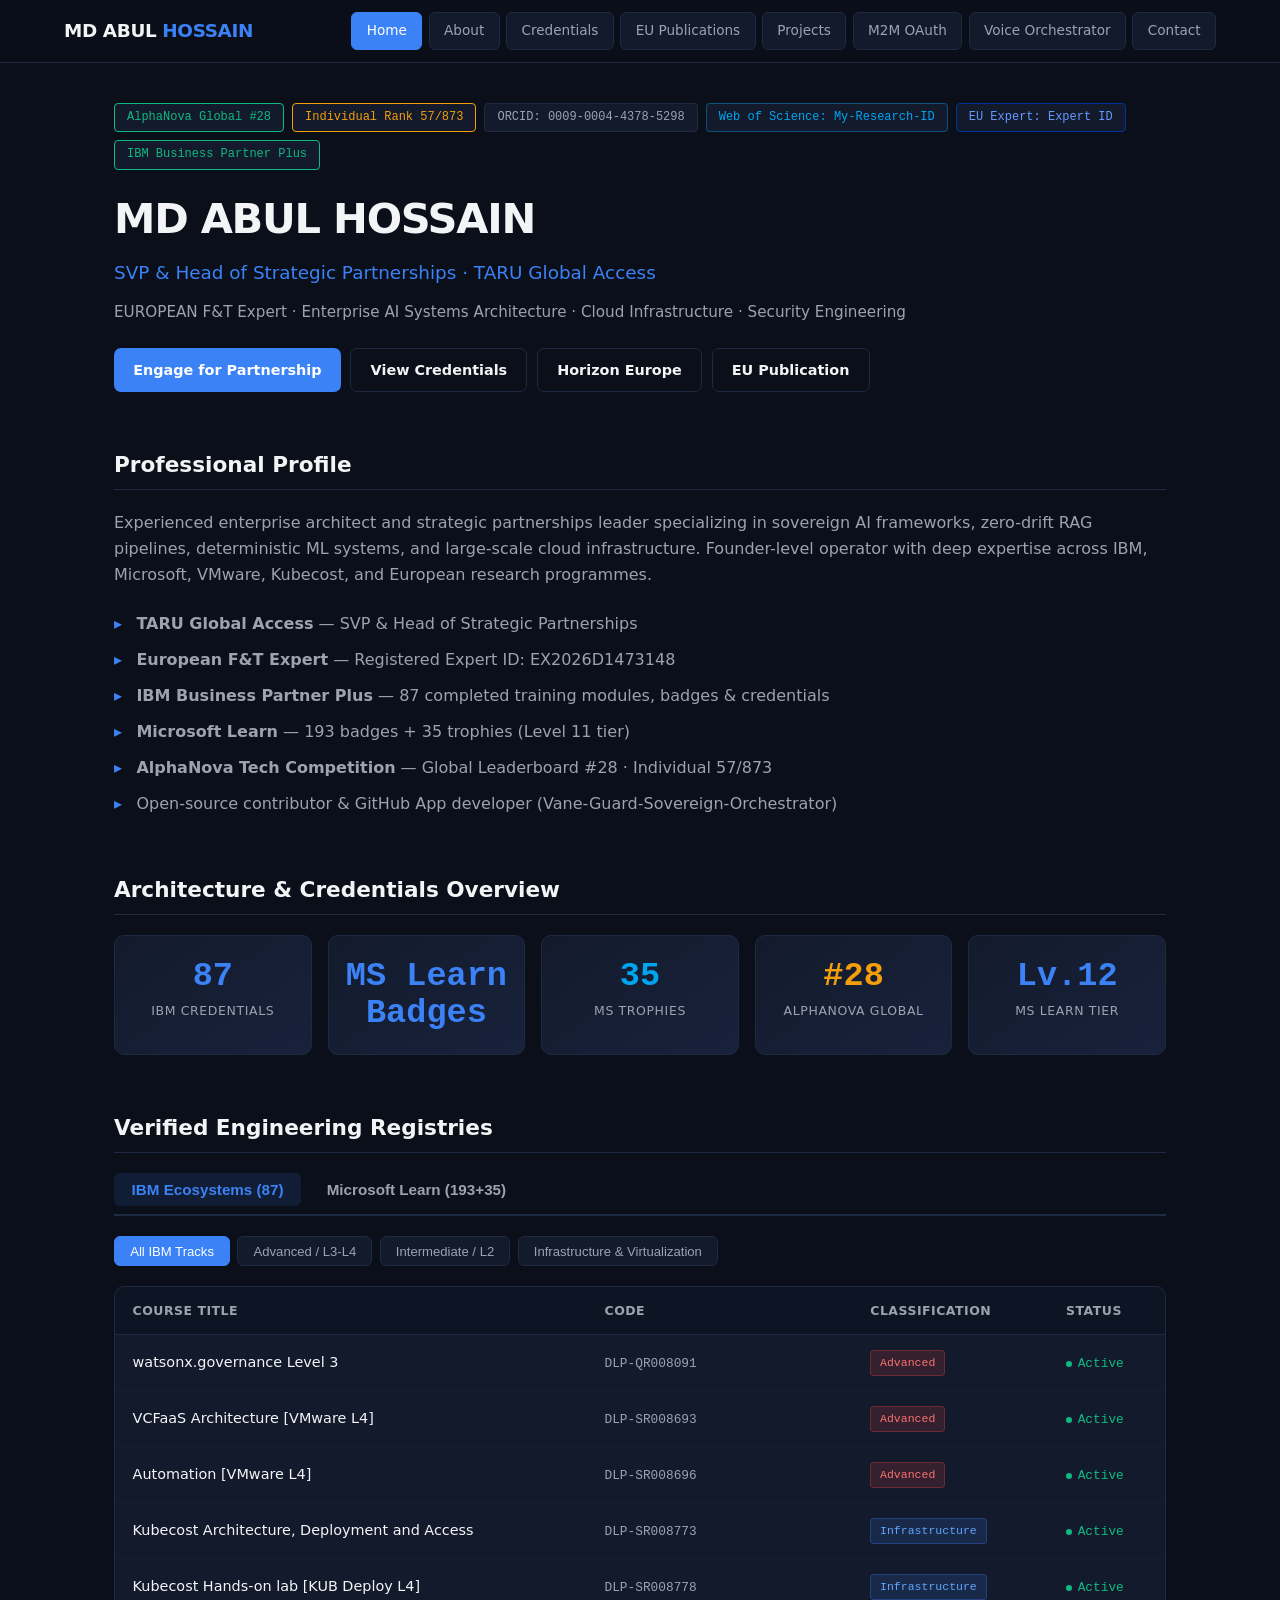
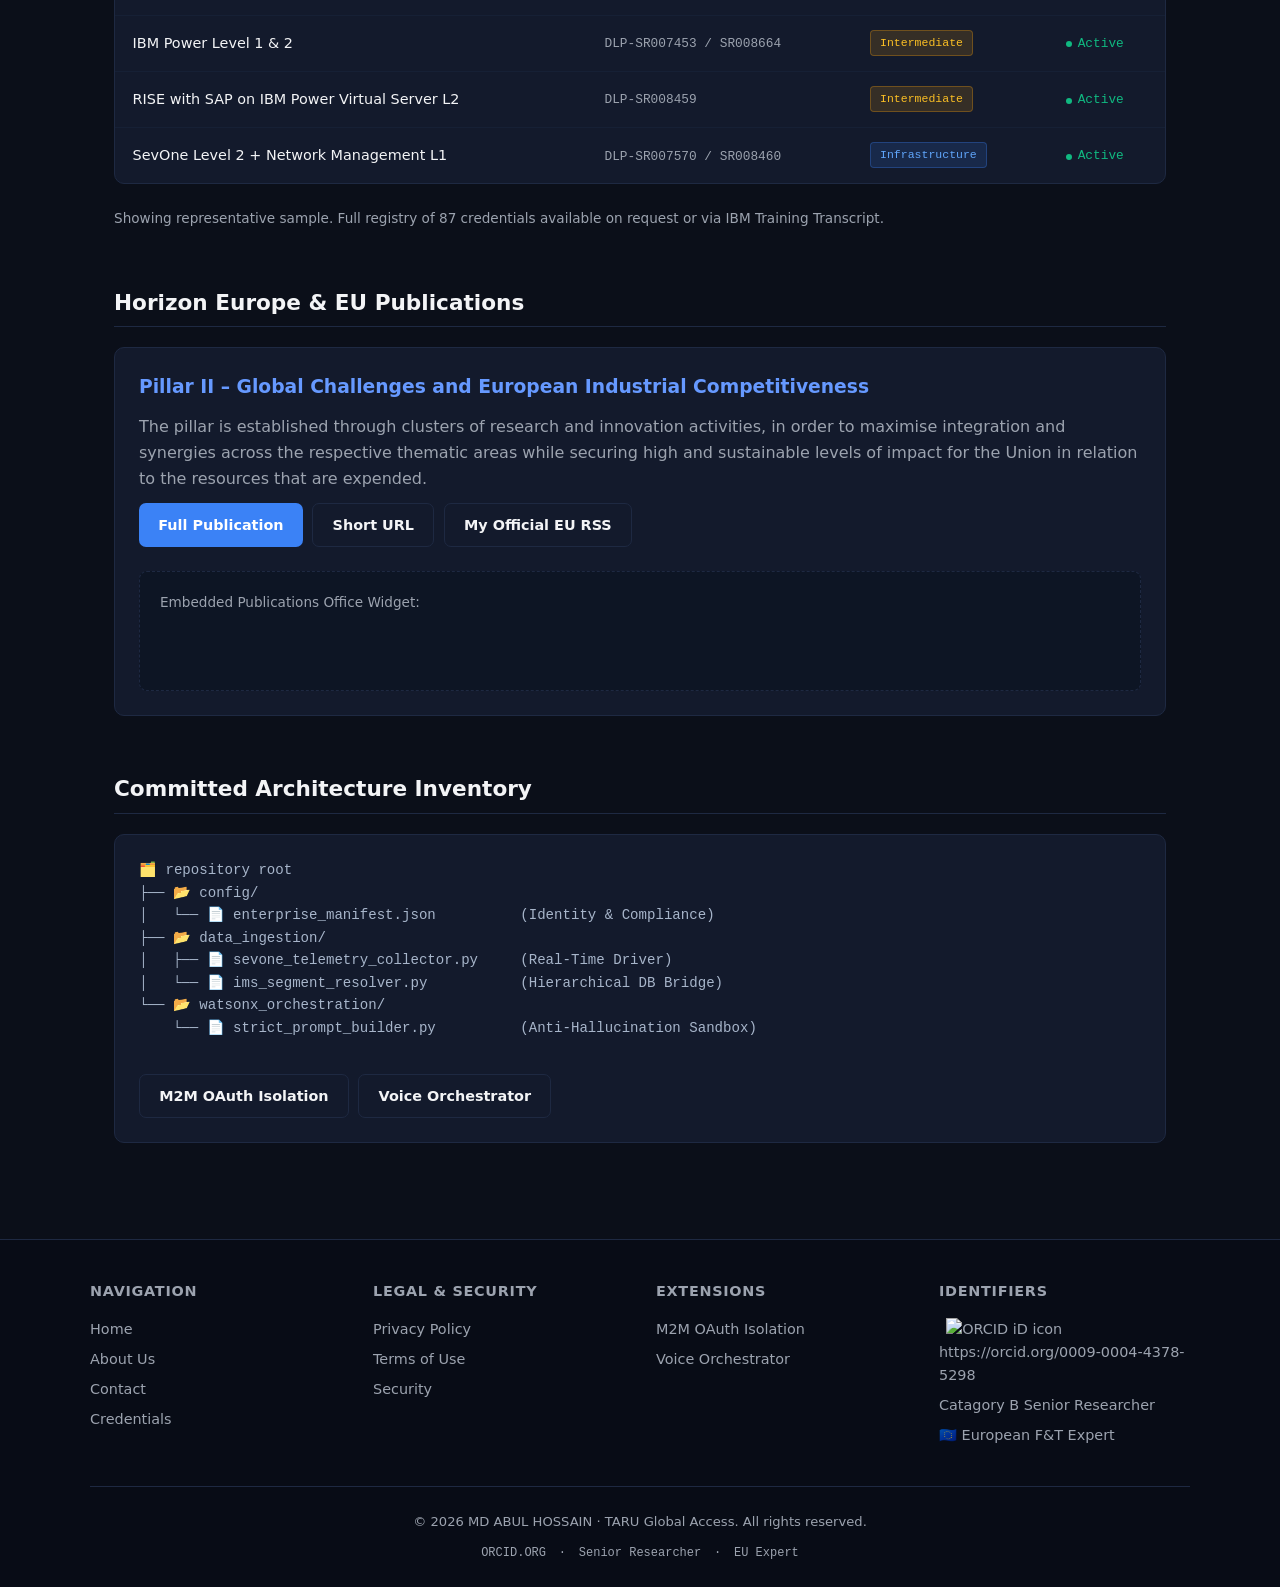
==== index.html @ cfac369c "Update Microsoft Learn badges and trophies count" ====
<!DOCTYPE html>
<html lang="en">
<head>
  <meta charset="UTF-8">
  <meta name="viewport" content="width=device-width, initial-scale=1.0">
  <title>MD ABUL HOSSAIN | SVP & Head of Strategic Partnerships | TARU Global Access</title>
  <meta name="description" content="Enterprise Architect, European F&T Expert, IBM Business Partner Plus. 87 IBM credentials, 193 Microsoft badges, Horizon Europe specialist.">
  <meta name="msvalidate.01" content="E371EA8CAFC23E1A6D03C22FD248A94B"/>
  <link rel="stylesheet" href="style.css">
  <script src="https://my.hellobar.com/d6f5b5c51b600be1dc0ca51a330ee72035e32e9e.js" type="text/javascript" charset="utf-8" async="async"> </script>
</head>
<body>

  <!-- ========== HEADER ========== -->
  <header class="site-header">
    <div class="header-inner">
      <a href="index.html" class="logo">MD ABUL <span>HOSSAIN</span></a>
      <nav class="nav-buttons">
        <a href="index.html" class="nav-btn active">Home</a>
        <a href="about-us.html" class="nav-btn">About</a>
        <a href="#credentials" class="nav-btn">Credentials</a>
        <a href="#eu-publications" class="nav-btn">EU Publications</a>
        <a href="#projects" class="nav-btn">Projects</a>
        <a href="extensions-core/m2m-oauth-isolation.html" class="nav-btn secondary">M2M OAuth</a>
        <a href="extensions-core/voice-orchestrator.html" class="nav-btn secondary">Voice Orchestrator</a>
        <a href="contact-us.html" class="nav-btn">Contact</a>
      </nav>
    </div>
  </header>

  <main class="container">

    <!-- HERO -->
    <header class="hero">
      <div class="meta-badge-group">
        <span class="badge verified">AlphaNova Global #28</span>
        <span class="badge gold">Individual Rank 57/873</span>
        <span class="badge">ORCID: 0009-0004-4378-5298</span>
        <span class="badge ms-id">Web of Science: My-Research-ID</span>
        <span class="badge eu">EU Expert: Expert ID</span>
        <span class="badge verified">IBM Business Partner Plus</span>
      </div>
      <h1>MD ABUL HOSSAIN</h1>
      <div class="title-sub">SVP & Head of Strategic Partnerships · TARU Global Access</div>
      <p class="role-line">
        EUROPEAN F&T Expert · Enterprise AI Systems Architecture · Cloud Infrastructure · Security Engineering
      </p>
      <div class="btn-group">
        <a href="contact-us.html" class="btn btn-primary">Engage for Partnership</a>
        <a href="#credentials" class="btn btn-outline">View Credentials</a>
        <a href="#eu-publications" class="btn btn-outline">Horizon Europe</a>
        <a href="https://op.europa.eu/s/AjiB" target="_blank" class="btn btn-outline">EU Publication</a>
      </div>
    </header>

    <!-- ABOUT SNAPSHOT -->
    <section>
      <h2>Professional Profile</h2>
      <p class="text-muted">
        Experienced enterprise architect and strategic partnerships leader specializing in sovereign AI frameworks, 
        zero-drift RAG pipelines, deterministic ML systems, and large-scale cloud infrastructure. 
        Founder-level operator with deep expertise across IBM, Microsoft, VMware, Kubecost, and European research programmes.
      </p>
      <ul class="highlight-list mt-2">
        <li><strong>TARU Global Access</strong> — SVP & Head of Strategic Partnerships</li>
        <li><strong>European F&T Expert</strong> — Registered Expert ID: EX2026D1473148</li>
        <li><strong>IBM Business Partner Plus</strong> — 87 completed training modules, badges & credentials</li>
        <li><strong>Microsoft Learn</strong> — 193 badges + 35 trophies (Level 11 tier)</li>
        <li><strong>AlphaNova Tech Competition</strong> — Global Leaderboard #28 · Individual 57/873</li>
        <li>Open-source contributor & GitHub App developer (Vane-Guard-Sovereign-Orchestrator)</li>
      </ul>
    </section>

    <!-- METRICS -->
    <section>
      <h2>Architecture & Credentials Overview</h2>
      <div class="metrics-container">
        <div class="metric-card">
          <div class="metric-value">87</div>
          <div class="metric-label">IBM Credentials</div>
        </div>
        <div class="metric-card">
          <div class="metric-value msframewor90</div>
          <div class="metric-label">MS Learn Badges</div>
        </div>
        <div class="metric-card">
          <div class="metric-value ms-color">35</div>
          <div class="metric-label">MS Trophies</div>
        </div>
        <div class="metric-card">
          <div class="metric-value gold">#28</div>
          <div class="metric-label">AlphaNova Global</div>
        </div>
        <div class="metric-card">
          <div class="metric-value">Lv.12</div>
          <div class="metric-label">MS Learn Tier</div>
        </div>
      </div>
    </section>

    <!-- CREDENTIALS REGISTRY -->
    <section id="credentials">
      <h2>Verified Engineering Registries</h2>

      <div class="vendor-nav">
        <button id="tab-ibm" class="vendor-tab active-ibm" onclick="switchVendor('ibm')">IBM Ecosystems (87)</button>
        <button id="tab-ms" class="vendor-tab" onclick="switchVendor('ms')">Microsoft Learn (193+35)</button>
      </div>

      <!-- IBM PANEL -->
      <div id="panel-ibm" class="vendor-panel active">
        <div class="filter-menu">
          <button class="filter-btn active" onclick="filterLevel('all', this, 'ibm')">All IBM Tracks</button>
          <button class="filter-btn" onclick="filterLevel('advanced', this, 'ibm')">Advanced / L3-L4</button>
          <button class="filter-btn" onclick="filterLevel('intermediate', this, 'ibm')">Intermediate / L2</button>
          <button class="filter-btn" onclick="filterLevel('infrastructure', this, 'ibm')">Infrastructure & Virtualization</button>
        </div>
        <div class="registry-wrapper">
          <table class="registry-table">
            <thead>
              <tr>
                <th>Course Title</th>
                <th>Code</th>
                <th>Classification</th>
                <th>Status</th>
              </tr>
            </thead>
            <tbody>
              <tr class="cred-row ibm-row" data-level="advanced">
                <td>watsonx.governance Level 3</td>
                <td><span class="code-span">DLP-QR008091</span></td>
                <td><span class="level-tag advanced">Advanced</span></td>
                <td><span class="status-dot">Active</span></td>
              </tr>
              <tr class="cred-row ibm-row" data-level="advanced">
                <td>VCFaaS Architecture [VMware L4]</td>
                <td><span class="code-span">DLP-SR008693</span></td>
                <td><span class="level-tag advanced">Advanced</span></td>
                <td><span class="status-dot">Active</span></td>
              </tr>
              <tr class="cred-row ibm-row" data-level="advanced">
                <td>Automation [VMware L4]</td>
                <td><span class="code-span">DLP-SR008696</span></td>
                <td><span class="level-tag advanced">Advanced</span></td>
                <td><span class="status-dot">Active</span></td>
              </tr>
              <tr class="cred-row ibm-row" data-level="infrastructure">
                <td>Kubecost Architecture, Deployment and Access</td>
                <td><span class="code-span">DLP-SR008773</span></td>
                <td><span class="level-tag infrastructure">Infrastructure</span></td>
                <td><span class="status-dot">Active</span></td>
              </tr>
              <tr class="cred-row ibm-row" data-level="infrastructure">
                <td>Kubecost Hands-on lab [KUB Deploy L4]</td>
                <td><span class="code-span">DLP-SR008778</span></td>
                <td><span class="level-tag infrastructure">Infrastructure</span></td>
                <td><span class="status-dot">Active</span></td>
              </tr>
              <tr class="cred-row ibm-row" data-level="intermediate">
                <td>IBM Power Level 1 & 2</td>
                <td><span class="code-span">DLP-SR007453 / SR008664</span></td>
                <td><span class="level-tag intermediate">Intermediate</span></td>
                <td><span class="status-dot">Active</span></td>
              </tr>
              <tr class="cred-row ibm-row" data-level="intermediate">
                <td>RISE with SAP on IBM Power Virtual Server L2</td>
                <td><span class="code-span">DLP-SR008459</span></td>
                <td><span class="level-tag intermediate">Intermediate</span></td>
                <td><span class="status-dot">Active</span></td>
              </tr>
              <tr class="cred-row ibm-row" data-level="infrastructure">
                <td>SevOne Level 2 + Network Management L1</td>
                <td><span class="code-span">DLP-SR007570 / SR008460</span></td>
                <td><span class="level-tag infrastructure">Infrastructure</span></td>
                <td><span class="status-dot">Active</span></td>
              </tr>
              <!-- Add more rows as needed from the transcript -->
            </tbody>
          </table>
        </div>
        <p class="text-muted" style="font-size:0.85rem;">Showing representative sample. Full registry of 87 credentials available on request or via IBM Training Transcript.</p>
      </div>

      <!-- MICROSOFT PANEL -->
      <div id="panel-ms" class="vendor-panel">
        <div class="filter-menu">
          <button class="filter-btn active ms-theme" onclick="filterLevel('all', this, 'ms')">All Microsoft Tracks</button>
          <button class="filter-btn" onclick="filterLevel('badge', this, 'ms')">Badges (193)</button>
          <button class="filter-btn" onclick="filterLevel('trophy', this, 'ms')">Trophies (35)</button>
        </div>
        <div class="registry-wrapper">
          <table class="registry-table">
            <thead>
              <tr>
                <th>Module / Achievement</th>
                <th>Type</th>
                <th>Badge</th>
                <th>Status</th>
              </tr>
            </thead>
            <tbody>
              <tr class="cred-row ms-row" data-level="badge">
                <td>Build and deploy applications to Azure by using GitHub Actions</td>
                <td><span class="code-span">MS-Badge</span></td>
                <td><span class="level-tag microsoft">Badge</span></td>
                <td><span class="status-dot">Active</span></td>
              </tr>
              <tr class="cred-row ms-row" data-level="trophy">
                <td>Introduction to Cloud Infrastructure: Describe cloud concepts</td>
                <td><span class="code-span">MS-Trophy</span></td>
                <td><span class="level-tag advanced">Trophy</span></td>
                <td><span class="status-dot">Active</span></td>
              </tr>
              <tr class="cred-row ms-row" data-level="badge">
                <td>Build continuous integration workflows by using GitHub Actions</td>
                <td><span class="code-span">MS-Badge</span></td>
                <td><span class="level-tag microsoft">Badge</span></td>
                <td><span class="status-dot">Active</span></td>
              </tr>
              <tr class="cred-row ms-row" data-level="badge">
                <td>From inbox to impact: Improve your email workflows with AI</td>
                <td><span class="code-span">MS-Badge</span></td>
                <td><span class="level-tag advanced">Badge</span></td>
                <td><span class="status-dot">Active</span></td>
              </tr>
              <tr class="cred-row ms-row" data-level="badge">
                <td>Understand the foundations of generative AI for business leaders</td>
                <td><span class="code-span">MS-Badge</span></td>
                <td><span class="level-tag microsoft">Badge</span></td>
                <td><span class="status-dot">Active</span></td>
              </tr>
              <tr class="cred-row ms-row" data-level="trophy">
                <td>Enhance agents with autonomous capabilities</td>
                <td><span class="code-span">MS-Trophy</span></td>
                <td><span class="level-tag advanced">Trophy</span></td>
                <td><span class="status-dot">Active</span></td>
              </tr>
              <tr class="cred-row ms-row" data-level="badge">
                <td>Manage AD DS domain controllers and FSMO roles</td>
                <td><span class="code-span">MS-Badge</span></td>
                <td><span class="level-tag microsoft">Badge</span></td>
                <td><span class="status-dot">Active</span></td>
              </tr>
              <tr class="cred-row ms-row" data-level="trophy">
                <td>Create agents in Microsoft Copilot Studio</td>
                <td><span class="code-span">MS-Trophy</span></td>
                <td><span class="level-tag advanced">Trophy</span></td>
                <td><span class="status-dot">Active</span></td>
              </tr>
              <tr class="cred-row ms-row" data-level="badge">
                <td>Design a SQL Server migration strategy</td>
                <td><span class="code-span">MS-Badge</span></td>
                <td><span class="level-tag microsoft">Badge</span></td>
                <td><span class="status-dot">Active</span></td>
              </tr>
              <tr class="cred-row ms-row" data-level="trophy">
                <td>Optimize business processes with Microsoft 365 Copilot</td>
                <td><span class="code-span">MS-Trophy</span></td>
                <td><span class="level-tag advanced">Trophy</span></td>
                <td><span class="status-dot">Active</span></td>
              </tr>
              <tr class="cred-row ms-row" data-level="badge">
                <td>Identity and Access Management (IAM)</td>
                <td><span class="code-span">MS-Badge</span></td>
                <td><span class="level-tag microsoft">Badge</span></td>
                <td><span class="status-dot">Active</span></td>
              </tr>
              <tr class="cred-row ms-row" data-level="trophy">
                <td>AI concepts for developers and technology professionals</td>
                <td><span class="code-span">MS-Trophy</span></td>
                <td><span class="level-tag advanced">Trophy</span></td>
                <td><span class="status-dot">Active</span></td>
              </tr>
              <tr class="cred-row ms-row" data-level="badge">
                <td>Introduction to the Microsoft Azure Well-Architected Framework</td>
                <td><span class="code-span">MS-Badge</span></td>
                <td><span class="level-tag microsoft">Badge</span></td>
                <td><span class="status-dot">Active</span></td>
              </tr>
              <tr class="cred-row ms-row" data-level="trophy">
                <td>Automate your workflow with GitHub Actions Part 1 of 2</td>
                <td><span class="code-span">MS-Trophy</span></td>
                <td><span class="level-tag advanced">Trophy</span></td>
                <td><span class="status-dot">Active</span></td>
              </tr>
              <tr class="cred-row ms-row" data-level="badge">
                <td>Orchestrate processes and data movement with Microsoft Fabric</td>
                <td><span class="code-span">MS-Badge</span></td>
                <td><span class="level-tag microsoft">Badge</span></td>
                <td><span class="status-dot">Active</span></td>
              </tr>
              <tr class="cred-row ms-row" data-level="trophy">
                <td>Introduction to AI Skills for nonprofits</td>
                <td><span class="code-span">MS-Trophy</span></td>
                <td><span class="level-tag advanced">Trophy</span></td>
                <td><span class="status-dot">Active</span></td>
              </tr>
              <tr class="cred-row ms-row" data-level="badge">
                <td>Ingest Data with Dataflows Gen2 in Microsoft Fabric</td>
                <td><span class="code-span">MS-Badge</span></td>
                <td><span class="level-tag microsoft">Badge</span></td>
                <td><span class="status-dot">Active</span></td>
              </tr>
              <tr class="cred-row ms-row" data-level="trophy">
                <td>Define and implement continuous integration</td>
                <td><span class="code-span">MS-Trophy</span></td>
                <td><span class="level-tag advanced">Trophy</span></td>
                <td><span class="status-dot">Active</span></td>
              </tr>
              <tr class="cred-row ms-row" data-level="badge">
                <td>Microsoft Azure Well-Architected Framework - Reliability</td>
                <td><span class="code-span">MS-Badge</span></td>
                <td><span class="level-tag microsoft">Badge</span></td>
                <td><span class="status-dot">Active</span></td>
              </tr>
              <tr class="cred-row ms-row" data-level="trophy">
                <td>Get started with Microsoft data analytics</td>
                <td><span class="code-span">MS-Trophy</span></td>
                <td><span class="level-tag advanced">Trophy</span></td>
                <td><span class="status-dot">Active</span></td>
              </tr>
              <tr class="cred-row ms-row" data-level="badge">
                <td>Create a Windows virtual machine in Azure</td>
                <td><span class="code-span">MS-Badge</span></td>
                <td><span class="level-tag microsoft">Badge</span></td>
                <td><span class="status-dot">Active</span></td>
              </tr>
              <tr class="cred-row ms-row" data-level="trophy">
                <td>Prepare data for analysis with Power BI</td>
                <td><span class="code-span">MS-Trophy</span></td>
                <td><span class="level-tag advanced">Trophy</span></td>
                <td><span class="status-dot">Active</span></td>
            </tbody>
          </table>
        </div>
      </div>
    </section>

    <!-- EU / HORIZON EUROPE -->
    <section id="eu-publications">
      <h2>Horizon Europe & EU Publications</h2>
      <div class="eu-card">
        <h3>Pillar II – Global Challenges and European Industrial Competitiveness</h3>
        <p class="text-muted">
          The pillar is established through clusters of research and innovation activities, in order to maximise integration and synergies across the respective thematic areas while securing high and sustainable levels of impact for the Union in relation to the resources that are expended.
        </p>
        <div class="btn-group mt-1">
          <a href="https://op.europa.eu/publication-detail/-/publication/af30723e-f4ce-11eb-aeb9-01aa75ed71a1" target="_blank" class="btn btn-primary">Full Publication</a>
          <a href="https://op.europa.eu/s/AjiB" target="_blank" class="btn btn-outline">Short URL</a>
          <a href="http://op.europa.eu/o/opportal-service/rss/savedDocument?userid=mdabulhossain1008@gmail.com&hash=MTAxNTc7MTAxODQ7MTc4NTgzOTkyMjI5Mw==&" target="_blank" class="btn btn-outline">My Official EU RSS</a>
        </div>

        <div class="widget-container mt-2">
          <p class="text-muted" style="font-size:0.85rem; margin-bottom:0.75rem;">Embedded Publications Office Widget:</p>
          <!-- Official EU Widget -->
          <script type='text/javascript' src='https://op.europa.eu/o/opportal-widgets/js/widget/widgetload.js'></script>
          <script type='application/json'>
          {
            "portalURL": "https://op.europa.eu",
            "uuid": "portal2012190f647302dd463383c021521736d419",
            "widgetType": "5",
            "cellarId": "af30723e-f4ce-11eb-aeb9-01aa75ed71a1"
          }
          </script>
        </div>
      </div>
    </section>

    <!-- PROJECTS / ARCHITECTURE -->
    <section id="projects">
      <h2>Committed Architecture Inventory</h2>
      <div class="eu-card">
        <pre style="font-family:monospace; font-size:0.88rem; color:#a7b5ca; line-height:1.6; overflow-x:auto;">
🗂️ repository root
├── 📂 config/
│   └── 📄 enterprise_manifest.json          (Identity & Compliance)
├── 📂 data_ingestion/
│   ├── 📄 sevone_telemetry_collector.py     (Real-Time Driver)
│   └── 📄 ims_segment_resolver.py           (Hierarchical DB Bridge)
└── 📂 watsonx_orchestration/
    └── 📄 strict_prompt_builder.py          (Anti-Hallucination Sandbox)
        </pre>
        <div class="btn-group mt-1">
          <a href="extensions-core/m2m-oauth-isolation.html" class="btn btn-outline">M2M OAuth Isolation</a>
          <a href="extensions-core/voice-orchestrator.html" class="btn btn-outline">Voice Orchestrator</a>
        </div>
      </div>
    </section>

  </main>

  <!-- ========== FOOTER ========== -->
  <footer class="site-footer">
    <div class="footer-inner">
      <div class="footer-col">
        <h4>Navigation</h4>
        <a href="index.html">Home</a>
        <a href="about-us.html">About Us</a>
        <a href="contact-us.html">Contact</a>
        <a href="#credentials">Credentials</a>
      </div>
      <div class="footer-col">
        <h4>Legal & Security</h4>
        <a href="privacy.html">Privacy Policy</a>
        <a href="terms.html">Terms of Use</a>
        <a href="security.html">Security</a>
      </div>
      <div class="footer-col">
        <h4>Extensions</h4>
        <a href="extensions-core/m2m-oauth-isolation.html">M2M OAuth Isolation</a>
        <a href="extensions-core/voice-orchestrator.html">Voice Orchestrator</a>
      </div>
      <div class="footer-col">
        <h4>Identifiers</h4>
     <a
    id="cy-effective-orcid-url"
    class="underline"
     href="https://orcid.org/0009-0004-4378-5298"
     target="orcid.widget"
     rel="me noopener noreferrer"
     style="vertical-align: top">
     <img
        src="https://orcid.org/sites/default/files/images/orcid_16x16.png"
        style="width: 1em; margin-inline-start: 0.5em"
        alt="ORCID iD icon"/>
      https://orcid.org/0009-0004-4378-5298
       </a>
        <a href="#">Catagory B Senior Researcher</a>
        <a href="#">🇪🇺 European F&T Expert</a>
      </div>
    </div>
    <div class="footer-bottom">
      <p>&copy; 2026 MD ABUL HOSSAIN · TARU Global Access. All rights reserved.</p>
      <div class="identifiers">
        <span>ORCID.ORG</span>
        <span>·</span>
        <span>Senior Researcher</span>
        <span>·</span>
        <span>EU Expert</span>
      </div>
    </div>
  </footer>
  <script src="registry-controller.js"></script>
  <script src="animation.script.js"></script>
</body>
</html>
---- style.css ----
:root {
  --bg: #0b0f19;
  --surface: #131a2c;
  --surface-light: #1e2942;
  --border: #1e2942;
  --text: #f3f4f6;
  --text-muted: #9ca3af;
  --accent: #3b82f6;
  --accent-ms: #00a4ef;
  --accent-success: #10b981;
  --accent-gold: #f59e0b;
  --font: system-ui, -apple-system, BlinkMacSystemFont, "Segoe UI", Roboto, sans-serif;
}

* { box-sizing: border-box; margin: 0; padding: 0; }
body {
  background: var(--bg);
  color: var(--text);
  font-family: var(--font);
  line-height: 1.6;
  min-height: 100vh;
  display: flex;
  flex-direction: column;
}

/* ========== HEADER ========== */
.site-header {
  background: rgba(11, 15, 25, 0.95);
  backdrop-filter: blur(12px);
  border-bottom: 1px solid var(--border);
  position: sticky;
  top: 0;
  z-index: 1000;
  padding: 0.75rem 0;
}
.header-inner {
  max-width: 1200px;
  margin: 0 auto;
  padding: 0 1.5rem;
  display: flex;
  align-items: center;
  justify-content: space-between;
  gap: 1rem;
  flex-wrap: wrap;
}
.logo {
  font-weight: 700;
  font-size: 1.15rem;
  color: var(--text);
  text-decoration: none;
  letter-spacing: -0.02em;
}
.logo span { color: var(--accent); }

.nav-buttons {
  display: flex;
  flex-wrap: wrap;
  gap: 0.4rem;
}
.nav-btn {
  background: var(--surface);
  border: 1px solid var(--border);
  color: var(--text-muted);
  padding: 0.45rem 0.9rem;
  border-radius: 6px;
  font-size: 0.85rem;
  font-weight: 500;
  text-decoration: none;
  transition: all 0.2s ease;
  cursor: pointer;
}
.nav-btn:hover,
.nav-btn.active {
  background: var(--accent);
  border-color: var(--accent);
  color: #fff;
}
.nav-btn.secondary:hover {
  background: var(--surface-light);
  color: var(--text);
  border-color: var(--accent);
}

/* ========== MAIN LAYOUT ========== */
.container {
  max-width: 1100px;
  margin: 0 auto;
  padding: 2.5rem 1.5rem;
  flex: 1;
}

/* ========== HERO ========== */
.hero {
  margin-bottom: 3.5rem;
}
.meta-badge-group {
  display: flex;
  gap: 0.5rem;
  flex-wrap: wrap;
  margin-bottom: 1rem;
}
.badge {
  background: var(--surface);
  border: 1px solid var(--border);
  color: var(--text-muted);
  padding: 0.25rem 0.75rem;
  border-radius: 4px;
  font-size: 0.75rem;
  font-family: monospace;
}
.badge.verified { border-color: var(--accent-success); color: var(--accent-success); }
.badge.ms-id { border-color: rgba(0,164,239,0.4); color: var(--accent-ms); }
.badge.eu { border-color: #003399; color: #6699ff; }
.badge.gold { border-color: var(--accent-gold); color: var(--accent-gold); }

h1 {
  font-size: clamp(1.9rem, 5vw, 2.6rem);
  font-weight: 700;
  letter-spacing: -0.03em;
  margin-bottom: 0.4rem;
}
.title-sub {
  color: var(--accent);
  font-size: 1.15rem;
  font-weight: 500;
  margin-bottom: 0.75rem;
}
.role-line {
  color: var(--text-muted);
  font-size: 0.95rem;
  margin-bottom: 1.5rem;
}

/* ========== SECTIONS ========== */
section { margin-bottom: 3.5rem; }
h2 {
  font-size: 1.35rem;
  font-weight: 600;
  margin-bottom: 1.25rem;
  padding-bottom: 0.4rem;
  border-bottom: 1px solid var(--border);
  display: flex;
  align-items: center;
  gap: 0.5rem;
}

/* Metrics */
.metrics-container {
  display: grid;
  grid-template-columns: repeat(auto-fit, minmax(160px, 1fr));
  gap: 1rem;
  margin-bottom: 2rem;
}
.metric-card {
  background: linear-gradient(145deg, var(--surface), #17223b);
  border: 1px solid var(--border);
  padding: 1.4rem 1rem;
  border-radius: 10px;
  text-align: center;
  transition: transform 0.2s ease;
}
.metric-card:hover { transform: translateY(-3px); }
.metric-value {
  font-size: 2.1rem;
  font-weight: 700;
  color: var(--accent);
  font-family: monospace;
  line-height: 1.1;
}
.metric-value.ms-color { color: var(--accent-ms); }
.metric-value.gold { color: var(--accent-gold); }
.metric-label {
  font-size: 0.78rem;
  color: var(--text-muted);
  text-transform: uppercase;
  letter-spacing: 0.05em;
  margin-top: 0.35rem;
}

/* Vendor tabs & filters */
.vendor-nav {
  display: flex;
  gap: 0.5rem;
  border-bottom: 2px solid var(--border);
  margin-bottom: 1.25rem;
  padding-bottom: 0.5rem;
  flex-wrap: wrap;
}
.vendor-tab {
  background: none;
  border: none;
  color: var(--text-muted);
  font-size: 0.95rem;
  font-weight: 600;
  padding: 0.5rem 1.1rem;
  cursor: pointer;
  border-radius: 6px;
  transition: all 0.2s ease;
}
.vendor-tab:hover { color: var(--text); background: rgba(255,255,255,0.04); }
.vendor-tab.active-ibm { color: var(--accent); background: rgba(59,130,246,0.12); }
.vendor-tab.active-ms { color: var(--accent-ms); background: rgba(0,164,239,0.12); }

.filter-menu {
  display: flex;
  gap: 0.45rem;
  flex-wrap: wrap;
  margin-bottom: 1.25rem;
}
.filter-btn {
  background: var(--surface);
  border: 1px solid var(--border);
  color: var(--text-muted);
  padding: 0.4rem 0.95rem;
  border-radius: 6px;
  font-size: 0.82rem;
  cursor: pointer;
  transition: all 0.2s ease;
}
.filter-btn:hover { border-color: var(--accent); color: var(--text); }
.filter-btn.active { background: var(--accent); border-color: var(--accent); color: #fff; }
.filter-btn.active.ms-theme { background: var(--accent-ms); border-color: var(--accent-ms); }

/* Tables */
.registry-wrapper {
  border: 1px solid var(--border);
  border-radius: 10px;
  overflow: hidden;
  background: var(--surface);
  margin-bottom: 1.5rem;
}
.registry-table {
  width: 100%;
  border-collapse: collapse;
  text-align: left;
  font-size: 0.9rem;
}
.registry-table th {
  background: #0d1524;
  padding: 0.85rem 1.1rem;
  color: var(--text-muted);
  font-weight: 600;
  font-size: 0.78rem;
  text-transform: uppercase;
  letter-spacing: 0.04em;
  border-bottom: 1px solid var(--border);
}
.registry-table td {
  padding: 0.9rem 1.1rem;
  border-bottom: 1px solid #162035;
  vertical-align: middle;
}
.registry-table tr:last-child td { border-bottom: none; }
.registry-table tr.hidden { display: none; }

.level-tag {
  display: inline-block;
  font-family: monospace;
  font-size: 0.72rem;
  padding: 0.18rem 0.55rem;
  border-radius: 4px;
  font-weight: 500;
}
.level-tag.advanced { background: rgba(239,68,68,0.15); color: #f87171; border: 1px solid rgba(239,68,68,0.3); }
.level-tag.intermediate { background: rgba(245,158,11,0.15); color: #fbbf24; border: 1px solid rgba(245,158,11,0.3); }
.level-tag.infrastructure { background: rgba(59,130,246,0.15); color: #60a5fa; border: 1px solid rgba(59,130,246,0.3); }
.level-tag.microsoft { background: rgba(0,164,239,0.15); color: #38bdf8; border: 1px solid rgba(0,164,239,0.3); }

.code-span { font-family: monospace; color: var(--text-muted); font-size: 0.8rem; }
.status-dot {
  display: inline-flex;
  align-items: center;
  gap: 0.35rem;
  color: var(--accent-success);
  font-size: 0.8rem;
  font-family: monospace;
}
.status-dot::before {
  content: "";
  display: inline-block;
  width: 6px;
  height: 6px;
  background: var(--accent-success);
  border-radius: 50%;
}

/* EU Widget & cards */
.eu-card {
  background: var(--surface);
  border: 1px solid var(--border);
  border-radius: 10px;
  padding: 1.5rem;
  margin-bottom: 1.5rem;
}
.eu-card h3 { margin-bottom: 0.75rem; color: #6699ff; }
.widget-container {
  background: #0d1524;
  border: 1px dashed var(--border);
  border-radius: 8px;
  padding: 1.25rem;
  margin-top: 1rem;
  min-height: 120px;
}

/* Buttons */
.btn-group { display: flex; flex-wrap: wrap; gap: 0.6rem; margin-top: 1.25rem; }
.btn {
  display: inline-flex;
  align-items: center;
  gap: 0.4rem;
  padding: 0.6rem 1.2rem;
  border-radius: 7px;
  font-weight: 600;
  font-size: 0.9rem;
  text-decoration: none;
  border: none;
  cursor: pointer;
  transition: all 0.2s ease;
}
.btn-primary { background: var(--accent); color: #fff; }
.btn-primary:hover { background: #2563eb; transform: translateY(-1px); }
.btn-outline {
  background: transparent;
  border: 1px solid var(--border);
  color: var(--text);
}
.btn-outline:hover { border-color: var(--accent); color: var(--accent); }
.btn-ms { background: var(--accent-ms); color: #fff; }
.btn-ms:hover { background: #0086c3; }

/* Lists */
.highlight-list { list-style: none; }
.highlight-list li {
  margin-bottom: 0.65rem;
  padding-left: 1.4rem;
  position: relative;
  color: var(--text-muted);
}
.highlight-list li::before {
  content: "▸";
  position: absolute;
  left: 0;
  color: var(--accent);
  font-weight: 700;
}

/* Footer */
.site-footer {
  background: #080c16;
  border-top: 1px solid var(--border);
  padding: 2.5rem 1.5rem 1.5rem;
  margin-top: auto;
}
.footer-inner {
  max-width: 1100px;
  margin: 0 auto;
  display: grid;
  grid-template-columns: repeat(auto-fit, minmax(200px, 1fr));
  gap: 2rem;
  margin-bottom: 2rem;
}
.footer-col h4 {
  font-size: 0.9rem;
  text-transform: uppercase;
  letter-spacing: 0.05em;
  color: var(--text-muted);
  margin-bottom: 0.9rem;
}
.footer-col a {
  display: block;
  color: var(--text-muted);
  text-decoration: none;
  font-size: 0.9rem;
  margin-bottom: 0.45rem;
  transition: color 0.2s;
}
.footer-col a:hover { color: var(--accent); }
.footer-bottom {
  max-width: 1100px;
  margin: 0 auto;
  padding-top: 1.5rem;
  border-top: 1px solid var(--border);
  text-align: center;
  color: var(--text-muted);
  font-size: 0.82rem;
}
.identifiers {
  display: flex;
  flex-wrap: wrap;
  gap: 0.8rem;
  justify-content: center;
  margin-top: 0.75rem;
  font-family: monospace;
  font-size: 0.75rem;
}

/* Utility */
.vendor-panel { display: none; }
.vendor-panel.active { display: block; }
.text-muted { color: var(--text-muted); }
.mt-1 { margin-top: 0.75rem; }
.mt-2 { margin-top: 1.5rem; }

/* Responsive */
@media (max-width: 700px) {
  .header-inner { flex-direction: column; align-items: flex-start; }
  .nav-buttons { width: 100%; }
  .nav-btn { flex: 1 1 auto; text-align: center; }
  h1 { font-size: 1.8rem; }
}
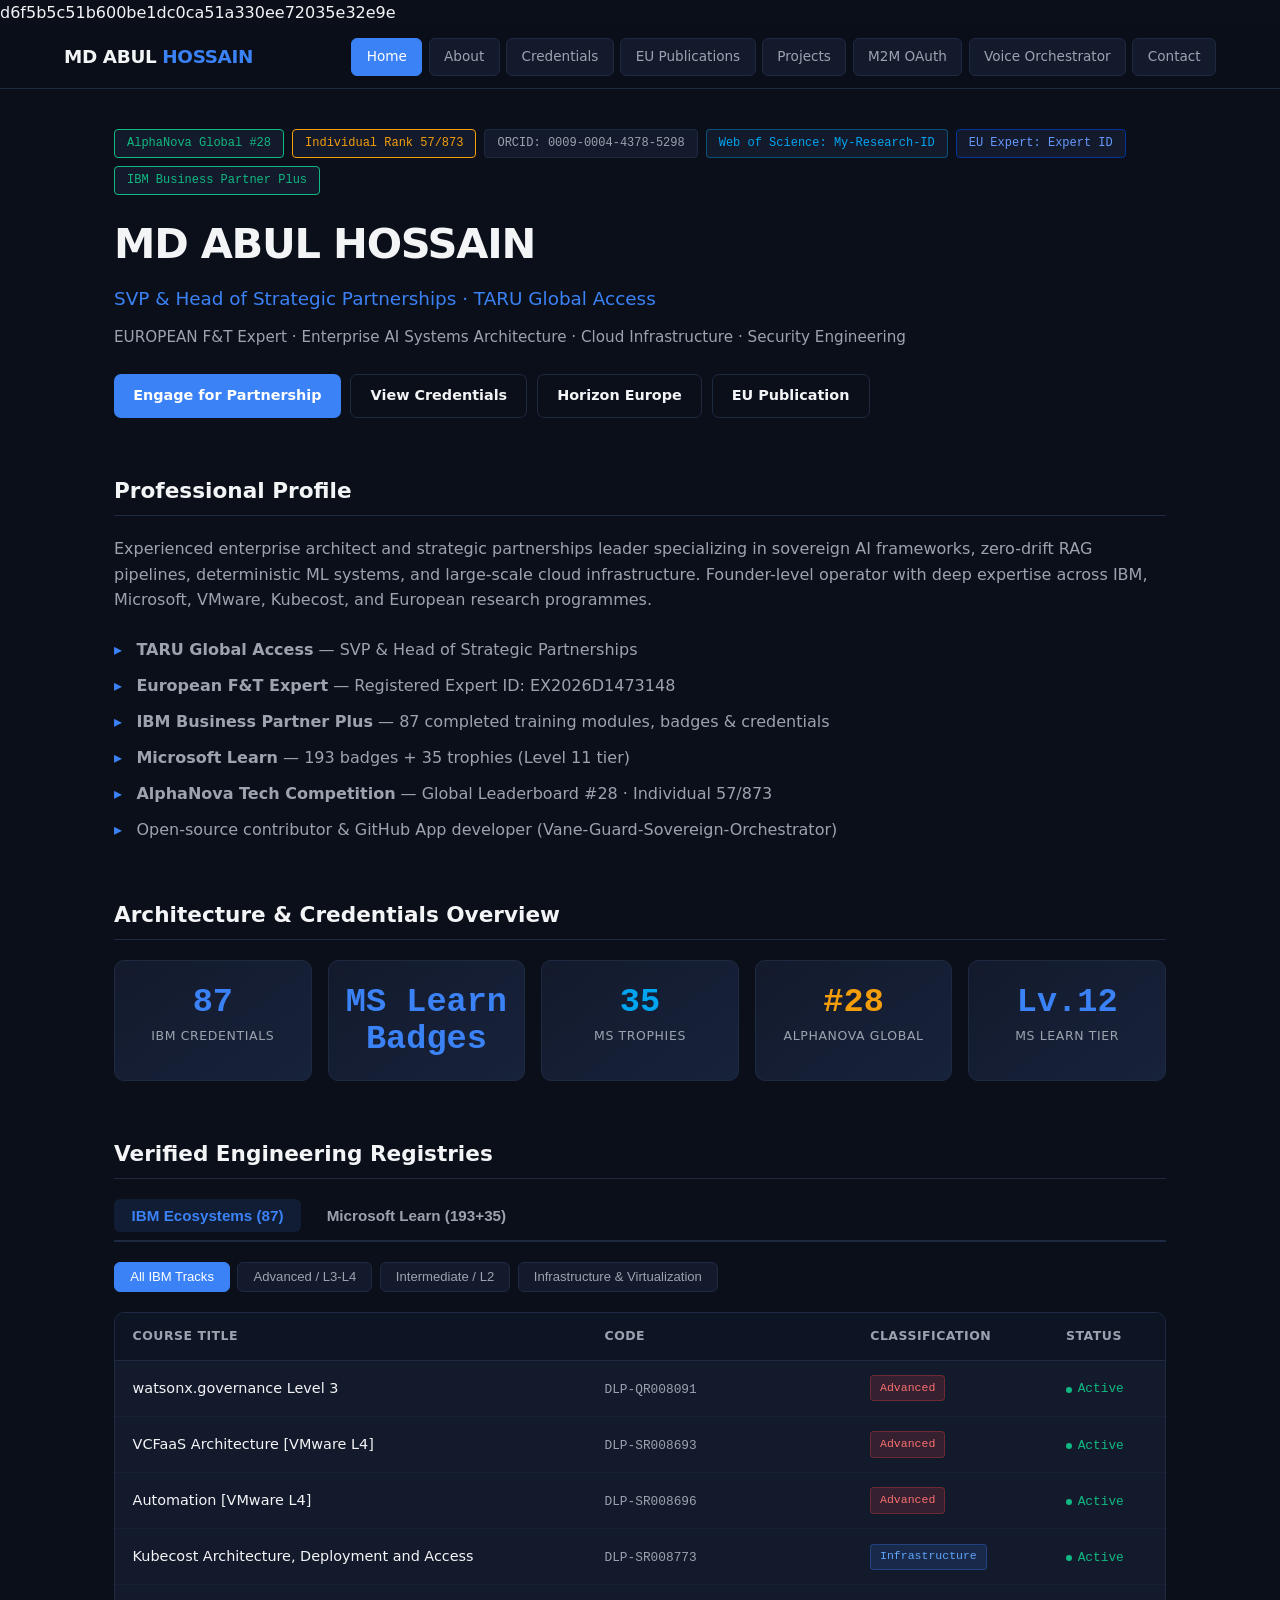
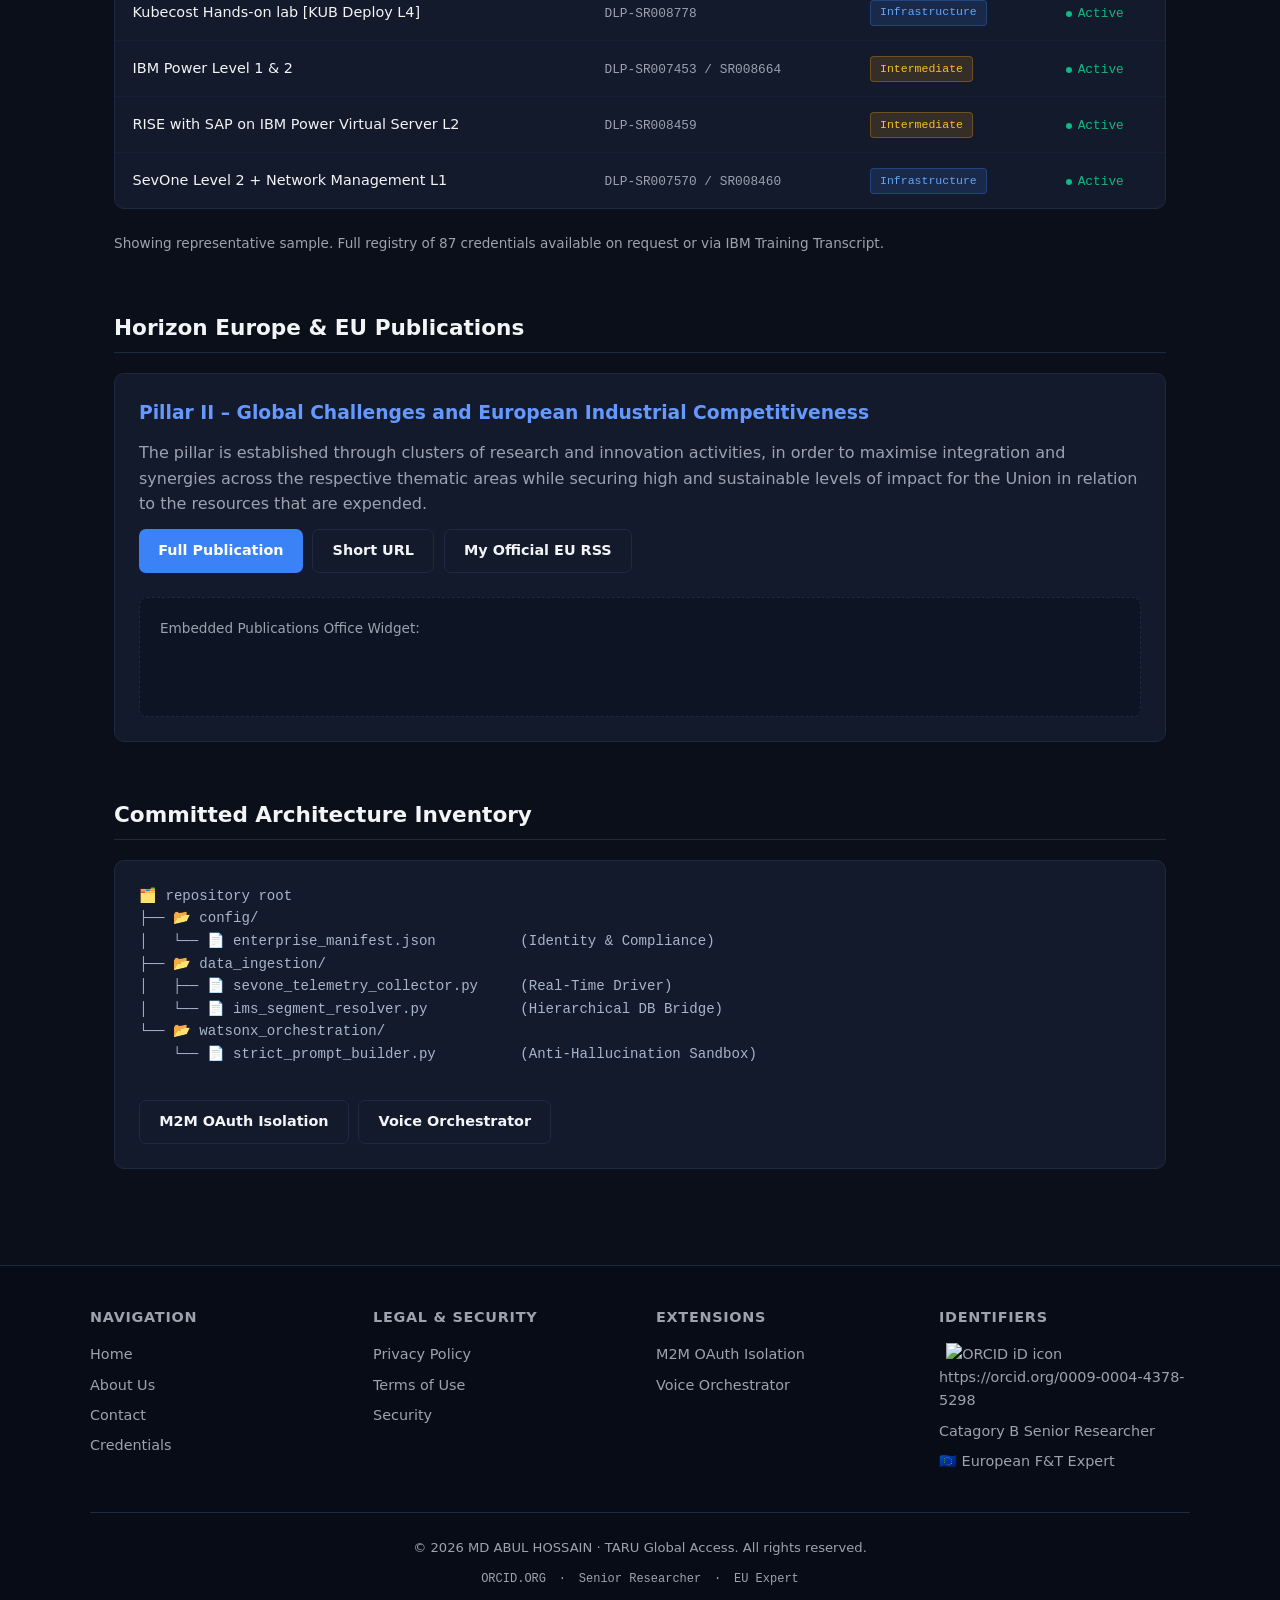
==== commit 1cee7624: "Add snippet and Hello Bar script to index.html Added a snippet tag and included a script for Hello B" ====
--- a/index.html
+++ b/index.html
@@ -7,6 +7,7 @@
   <meta name="description" content="Enterprise Architect, European F&T Expert, IBM Business Partner Plus. 87 IBM credentials, 193 Microsoft badges, Horizon Europe specialist.">
   <meta name="msvalidate.01" content="E371EA8CAFC23E1A6D03C22FD248A94B"/>
   <link rel="stylesheet" href="style.css">
+  <snippet>d6f5b5c51b600be1dc0ca51a330ee72035e32e9e</snippet>
   <script src="https://my.hellobar.com/d6f5b5c51b600be1dc0ca51a330ee72035e32e9e.js" type="text/javascript" charset="utf-8" async="async"> </script>
 </head>
 <body>
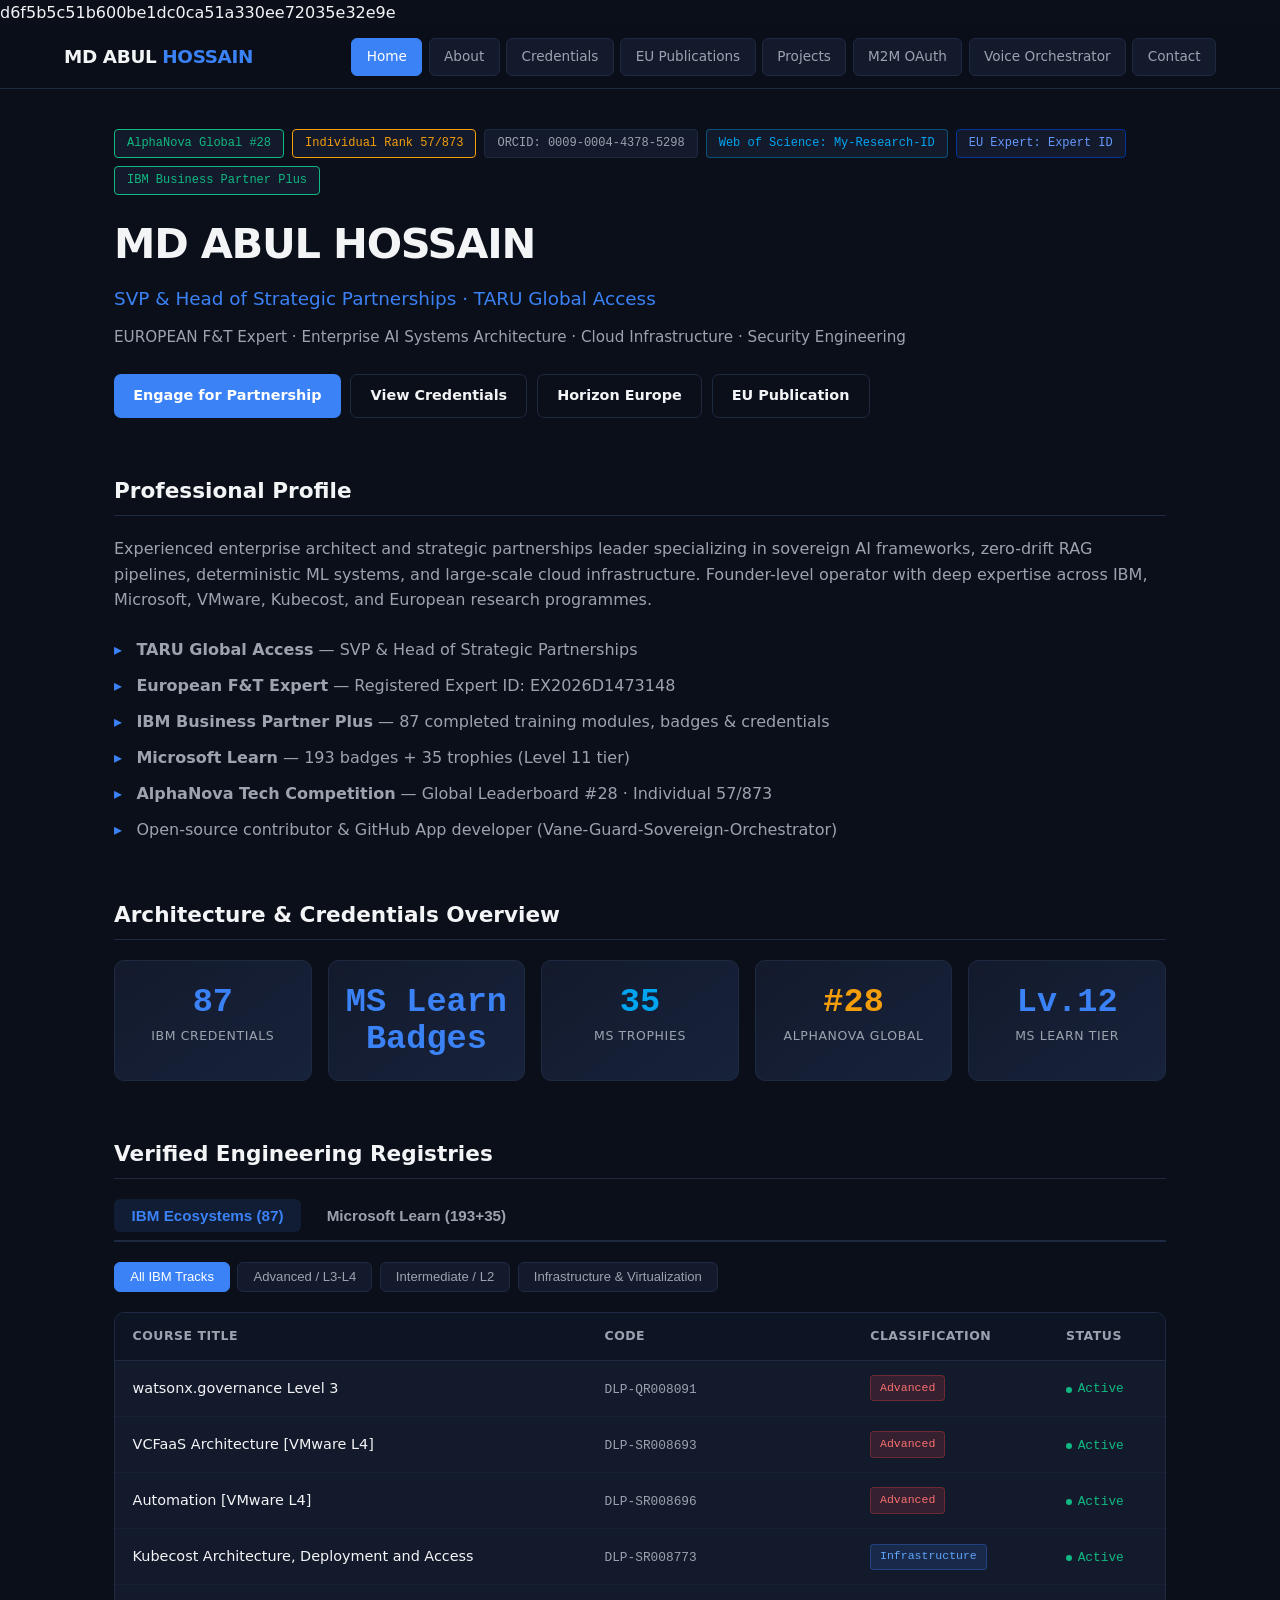
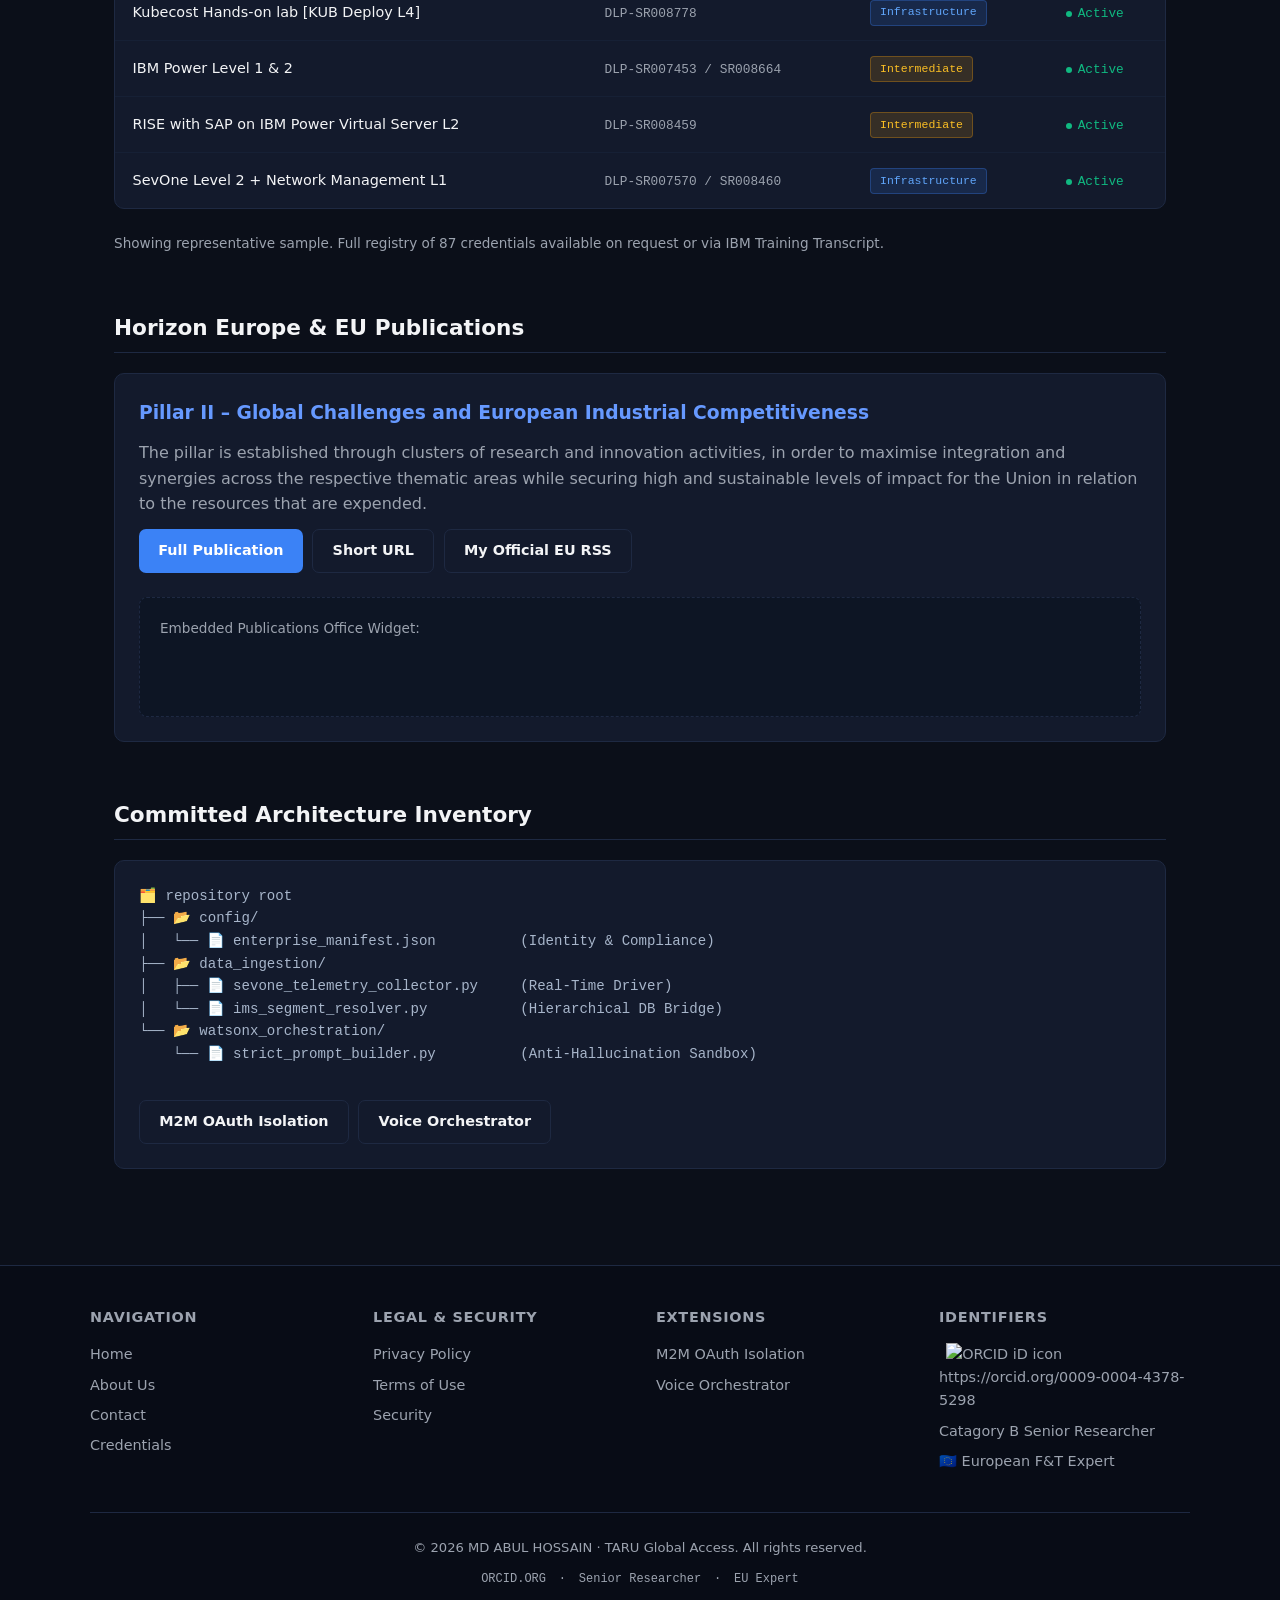
==== commit 47596703: "Add base tag to index.html for project pages Added base tag for GitHub Project Pages support." ====
--- a/index.html
+++ b/index.html
@@ -4,13 +4,16 @@
   <meta charset="UTF-8">
   <meta name="viewport" content="width=device-width, initial-scale=1.0">
   <title>MD ABUL HOSSAIN | SVP & Head of Strategic Partnerships | TARU Global Access</title>
-  <meta name="description" content="Enterprise Architect, European F&T Expert, IBM Business Partner Plus. 87 IBM credentials, 193 Microsoft badges, Horizon Europe specialist.">
+  <meta name="description" content="Enterprise Architect, European F&T Expert, IBM Business Partner Plus. 87 IBM credentials, 224 Microsoft badges, Horizon Europe specialist.">
   <meta name="msvalidate.01" content="E371EA8CAFC23E1A6D03C22FD248A94B"/>
+  <meta name="google-site-verification" content="LNirJkqhFjYsV0FELp50jiNruBtvSER2VT8NWorRcCU" />
   <link rel="stylesheet" href="style.css">
   <snippet>d6f5b5c51b600be1dc0ca51a330ee72035e32e9e</snippet>
   <script src="https://my.hellobar.com/d6f5b5c51b600be1dc0ca51a330ee72035e32e9e.js" type="text/javascript" charset="utf-8" async="async"> </script>
 </head>
 <body>
+  <!-- Critical for GitHub Project Pages -->
+    <base href="https://anticipatedd.github.io/mdhossain/sitemap.xml/"
 
   <!-- ========== HEADER ========== -->
   <header class="site-header">
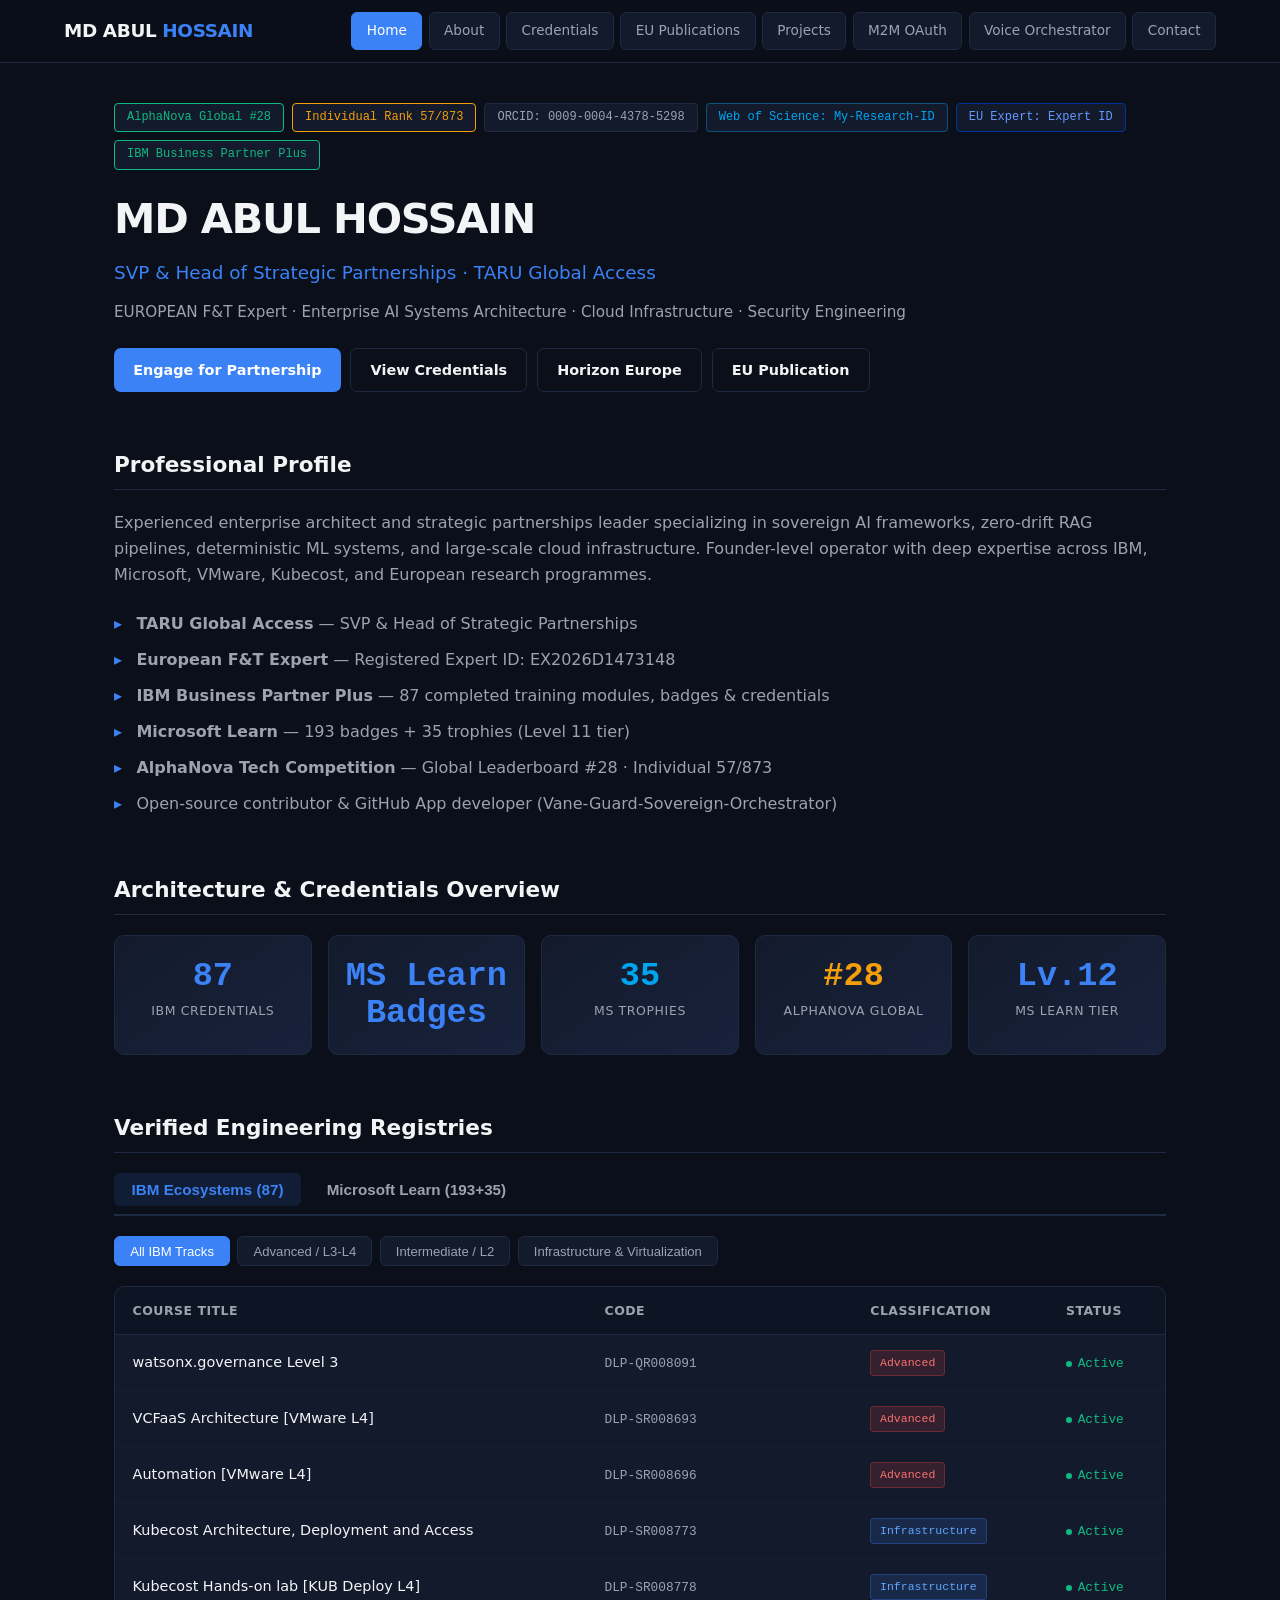
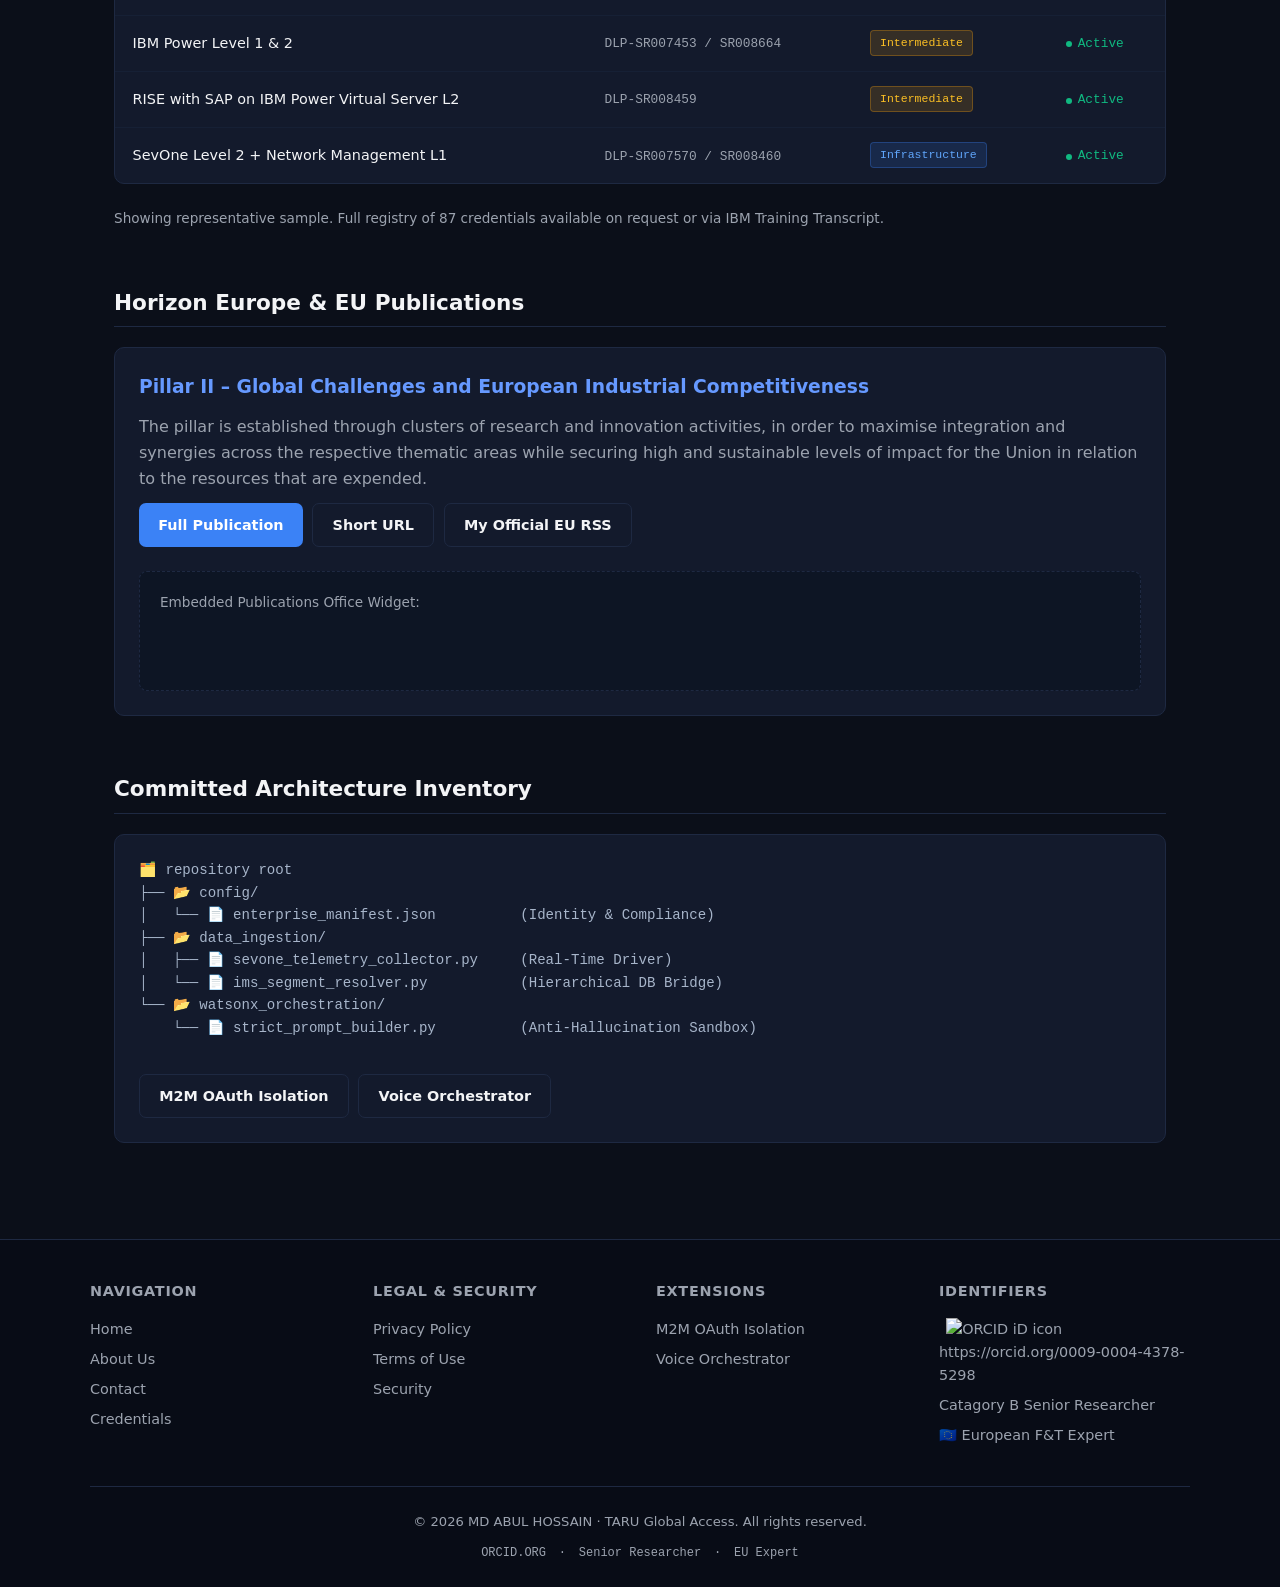
==== commit 38b1cb72: "Remove Hello Bar snippet and script from index.html Removed snippet and script tags for Hello Bar." ====
--- a/index.html
+++ b/index.html
@@ -8,10 +8,9 @@
   <meta name="msvalidate.01" content="E371EA8CAFC23E1A6D03C22FD248A94B"/>
   <meta name="google-site-verification" content="LNirJkqhFjYsV0FELp50jiNruBtvSER2VT8NWorRcCU" />
   <link rel="stylesheet" href="style.css">
-  <snippet>d6f5b5c51b600be1dc0ca51a330ee72035e32e9e</snippet>
-  <script src="https://my.hellobar.com/d6f5b5c51b600be1dc0ca51a330ee72035e32e9e.js" type="text/javascript" charset="utf-8" async="async"> </script>
 </head>
 <body>
+  
   <!-- Critical for GitHub Project Pages -->
     <base href="https://anticipatedd.github.io/mdhossain/sitemap.xml/"
 
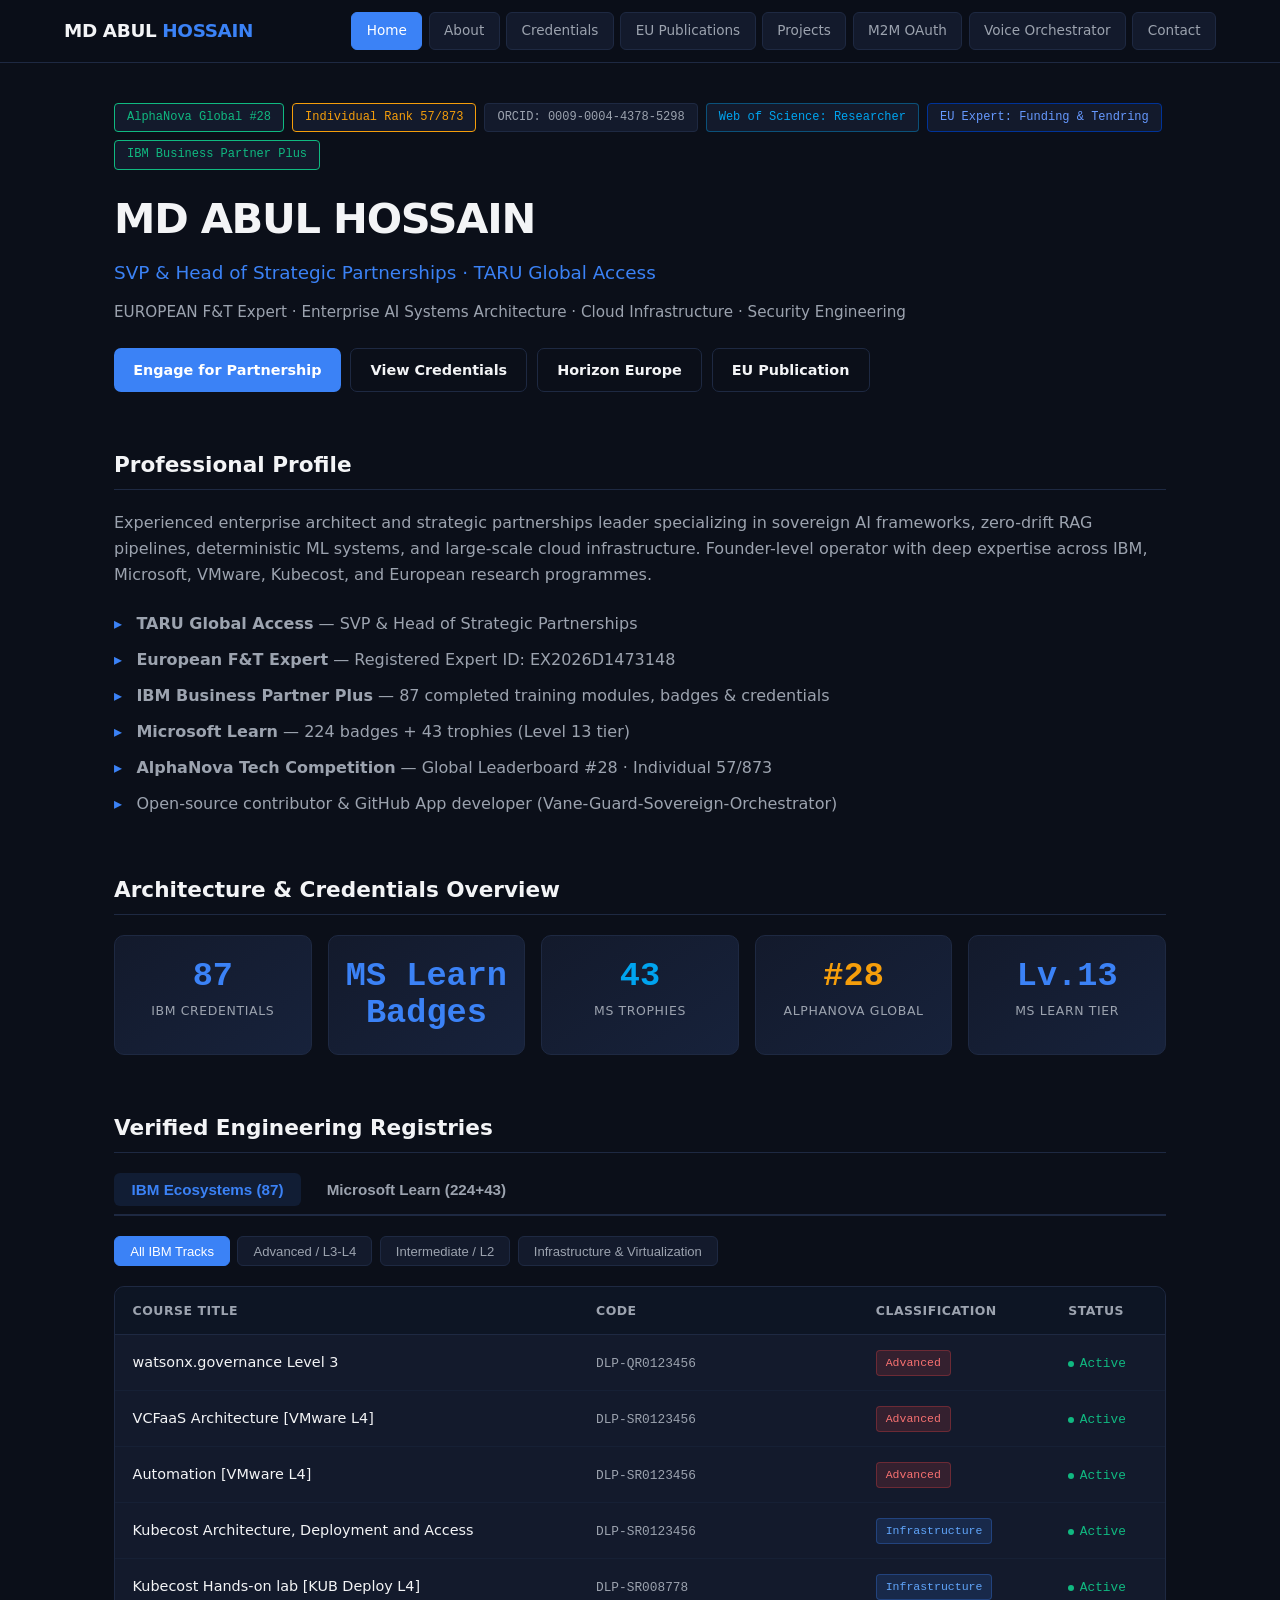
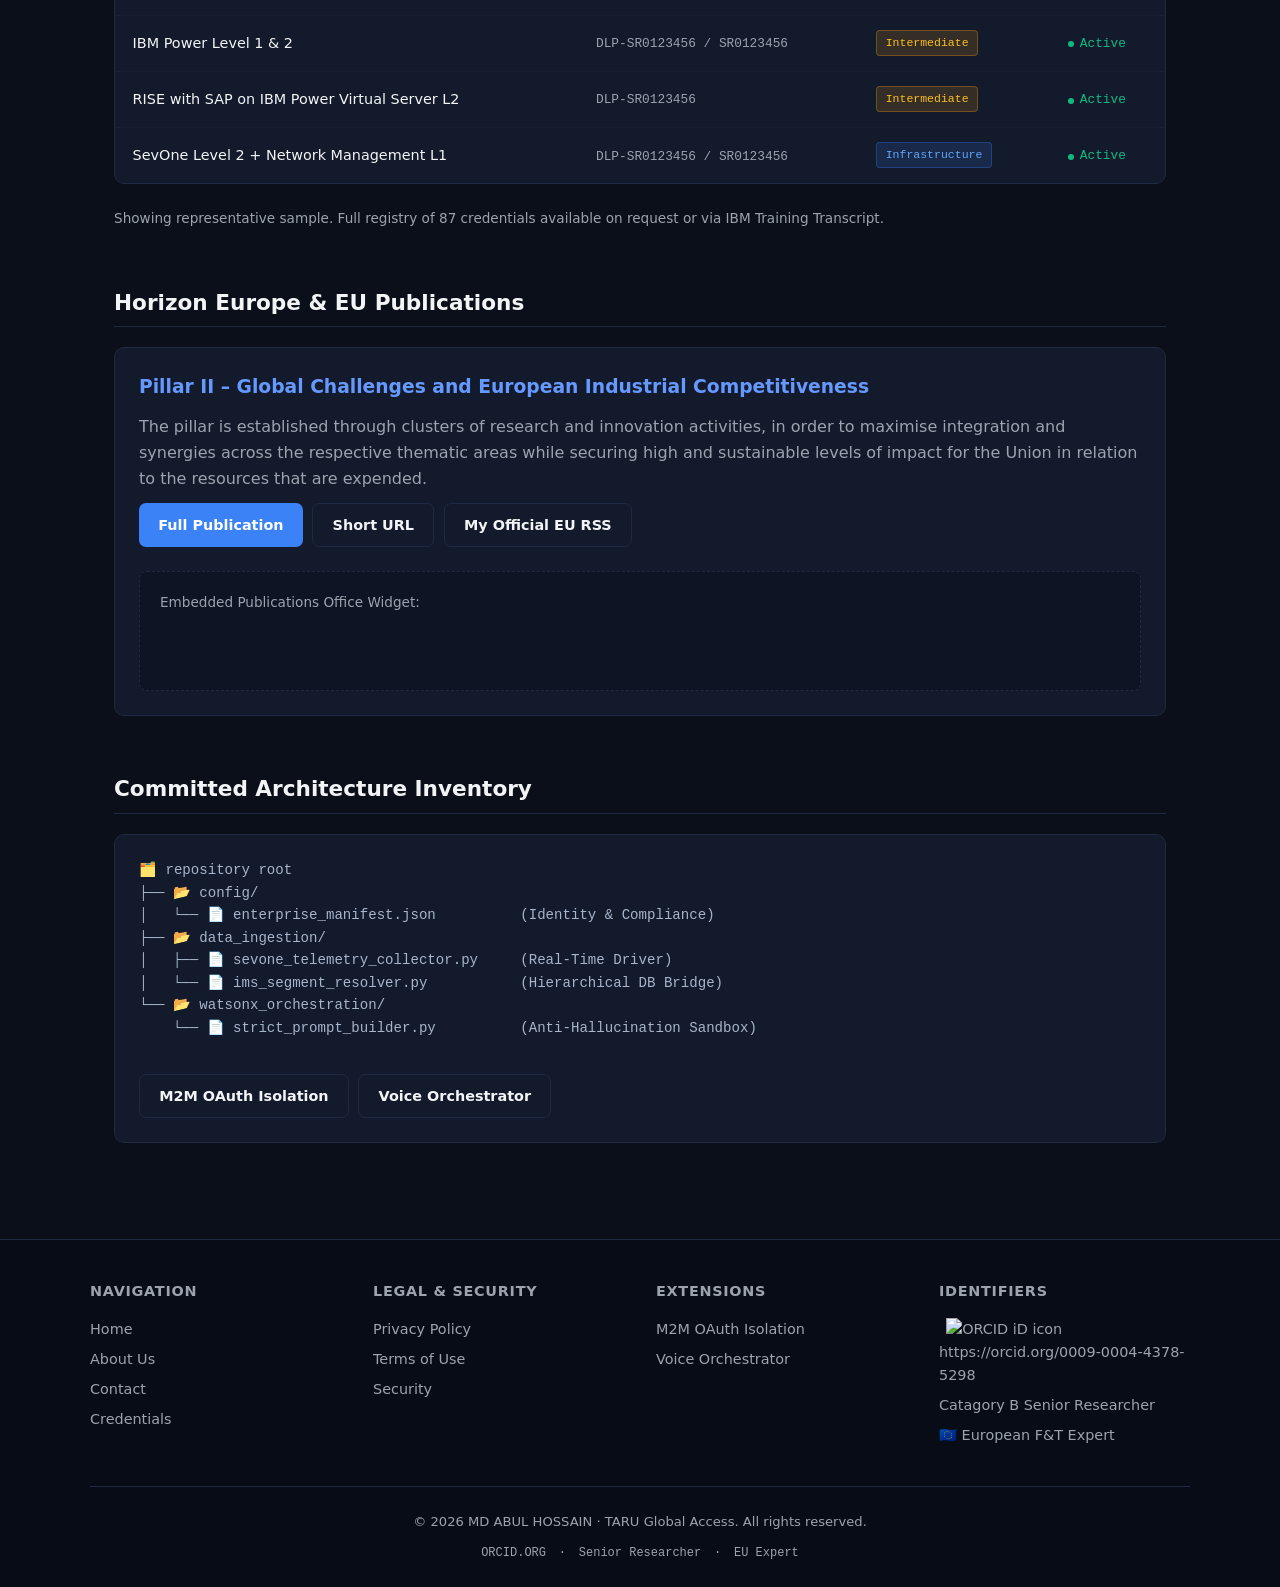
==== commit c72e76a2: "Update Microsoft Learn badges and trophies count" ====
--- a/index.html
+++ b/index.html
@@ -12,7 +12,7 @@
 <body>
   
   <!-- Critical for GitHub Project Pages -->
-    <base href="https://anticipatedd.github.io/mdhossain/sitemap.xml/"
+    <base href="https://anticipatedd.github.io/mdhossain/sitemap.xml/">
 
   <!-- ========== HEADER ========== -->
   <header class="site-header">
@@ -39,8 +39,8 @@
         <span class="badge verified">AlphaNova Global #28</span>
         <span class="badge gold">Individual Rank 57/873</span>
         <span class="badge">ORCID: 0009-0004-4378-5298</span>
-        <span class="badge ms-id">Web of Science: My-Research-ID</span>
-        <span class="badge eu">EU Expert: Expert ID</span>
+        <span class="badge ms-id">Web of Science: Researcher</span>
+        <span class="badge eu">EU Expert: Funding & Tendring</span>
         <span class="badge verified">IBM Business Partner Plus</span>
       </div>
       <h1>MD ABUL HOSSAIN</h1>
@@ -68,7 +68,7 @@
         <li><strong>TARU Global Access</strong> — SVP & Head of Strategic Partnerships</li>
         <li><strong>European F&T Expert</strong> — Registered Expert ID: EX2026D1473148</li>
         <li><strong>IBM Business Partner Plus</strong> — 87 completed training modules, badges & credentials</li>
-        <li><strong>Microsoft Learn</strong> — 193 badges + 35 trophies (Level 11 tier)</li>
+        <li><strong>Microsoft Learn</strong> — 224 badges + 43 trophies (Level 13 tier)</li>
         <li><strong>AlphaNova Tech Competition</strong> — Global Leaderboard #28 · Individual 57/873</li>
         <li>Open-source contributor & GitHub App developer (Vane-Guard-Sovereign-Orchestrator)</li>
       </ul>
@@ -83,11 +83,11 @@
           <div class="metric-label">IBM Credentials</div>
         </div>
         <div class="metric-card">
-          <div class="metric-value msframewor90</div>
+          <div class="metric-value msframewor224</div>
           <div class="metric-label">MS Learn Badges</div>
         </div>
         <div class="metric-card">
-          <div class="metric-value ms-color">35</div>
+          <div class="metric-value ms-color">43</div>
           <div class="metric-label">MS Trophies</div>
         </div>
         <div class="metric-card">
@@ -95,7 +95,7 @@
           <div class="metric-label">AlphaNova Global</div>
         </div>
         <div class="metric-card">
-          <div class="metric-value">Lv.12</div>
+          <div class="metric-value">Lv.13</div>
           <div class="metric-label">MS Learn Tier</div>
         </div>
       </div>
@@ -107,7 +107,7 @@
 
       <div class="vendor-nav">
         <button id="tab-ibm" class="vendor-tab active-ibm" onclick="switchVendor('ibm')">IBM Ecosystems (87)</button>
-        <button id="tab-ms" class="vendor-tab" onclick="switchVendor('ms')">Microsoft Learn (193+35)</button>
+        <button id="tab-ms" class="vendor-tab" onclick="switchVendor('ms')">Microsoft Learn (224+43)</button>
       </div>
 
       <!-- IBM PANEL -->
@@ -131,25 +131,25 @@
             <tbody>
               <tr class="cred-row ibm-row" data-level="advanced">
                 <td>watsonx.governance Level 3</td>
-                <td><span class="code-span">DLP-QR008091</span></td>
+                <td><span class="code-span">DLP-QR0123456</span></td>
                 <td><span class="level-tag advanced">Advanced</span></td>
                 <td><span class="status-dot">Active</span></td>
               </tr>
               <tr class="cred-row ibm-row" data-level="advanced">
                 <td>VCFaaS Architecture [VMware L4]</td>
-                <td><span class="code-span">DLP-SR008693</span></td>
+                <td><span class="code-span">DLP-SR0123456</span></td>
                 <td><span class="level-tag advanced">Advanced</span></td>
                 <td><span class="status-dot">Active</span></td>
               </tr>
               <tr class="cred-row ibm-row" data-level="advanced">
                 <td>Automation [VMware L4]</td>
-                <td><span class="code-span">DLP-SR008696</span></td>
+                <td><span class="code-span">DLP-SR0123456</span></td>
                 <td><span class="level-tag advanced">Advanced</span></td>
                 <td><span class="status-dot">Active</span></td>
               </tr>
               <tr class="cred-row ibm-row" data-level="infrastructure">
                 <td>Kubecost Architecture, Deployment and Access</td>
-                <td><span class="code-span">DLP-SR008773</span></td>
+                <td><span class="code-span">DLP-SR0123456</span></td>
                 <td><span class="level-tag infrastructure">Infrastructure</span></td>
                 <td><span class="status-dot">Active</span></td>
               </tr>
@@ -161,19 +161,19 @@
               </tr>
               <tr class="cred-row ibm-row" data-level="intermediate">
                 <td>IBM Power Level 1 & 2</td>
-                <td><span class="code-span">DLP-SR007453 / SR008664</span></td>
+                <td><span class="code-span">DLP-SR0123456 / SR0123456</span></td>
                 <td><span class="level-tag intermediate">Intermediate</span></td>
                 <td><span class="status-dot">Active</span></td>
               </tr>
               <tr class="cred-row ibm-row" data-level="intermediate">
                 <td>RISE with SAP on IBM Power Virtual Server L2</td>
-                <td><span class="code-span">DLP-SR008459</span></td>
+                <td><span class="code-span">DLP-SR0123456</span></td>
                 <td><span class="level-tag intermediate">Intermediate</span></td>
                 <td><span class="status-dot">Active</span></td>
               </tr>
               <tr class="cred-row ibm-row" data-level="infrastructure">
                 <td>SevOne Level 2 + Network Management L1</td>
-                <td><span class="code-span">DLP-SR007570 / SR008460</span></td>
+                <td><span class="code-span">DLP-SR0123456 / SR0123456</span></td>
                 <td><span class="level-tag infrastructure">Infrastructure</span></td>
                 <td><span class="status-dot">Active</span></td>
               </tr>
@@ -189,7 +189,7 @@
         <div class="filter-menu">
           <button class="filter-btn active ms-theme" onclick="filterLevel('all', this, 'ms')">All Microsoft Tracks</button>
           <button class="filter-btn" onclick="filterLevel('badge', this, 'ms')">Badges (193)</button>
-          <button class="filter-btn" onclick="filterLevel('trophy', this, 'ms')">Trophies (35)</button>
+          <button class="filter-btn" onclick="filterLevel('trophy', this, 'ms')">Trophies (43)</button>
         </div>
         <div class="registry-wrapper">
           <table class="registry-table">
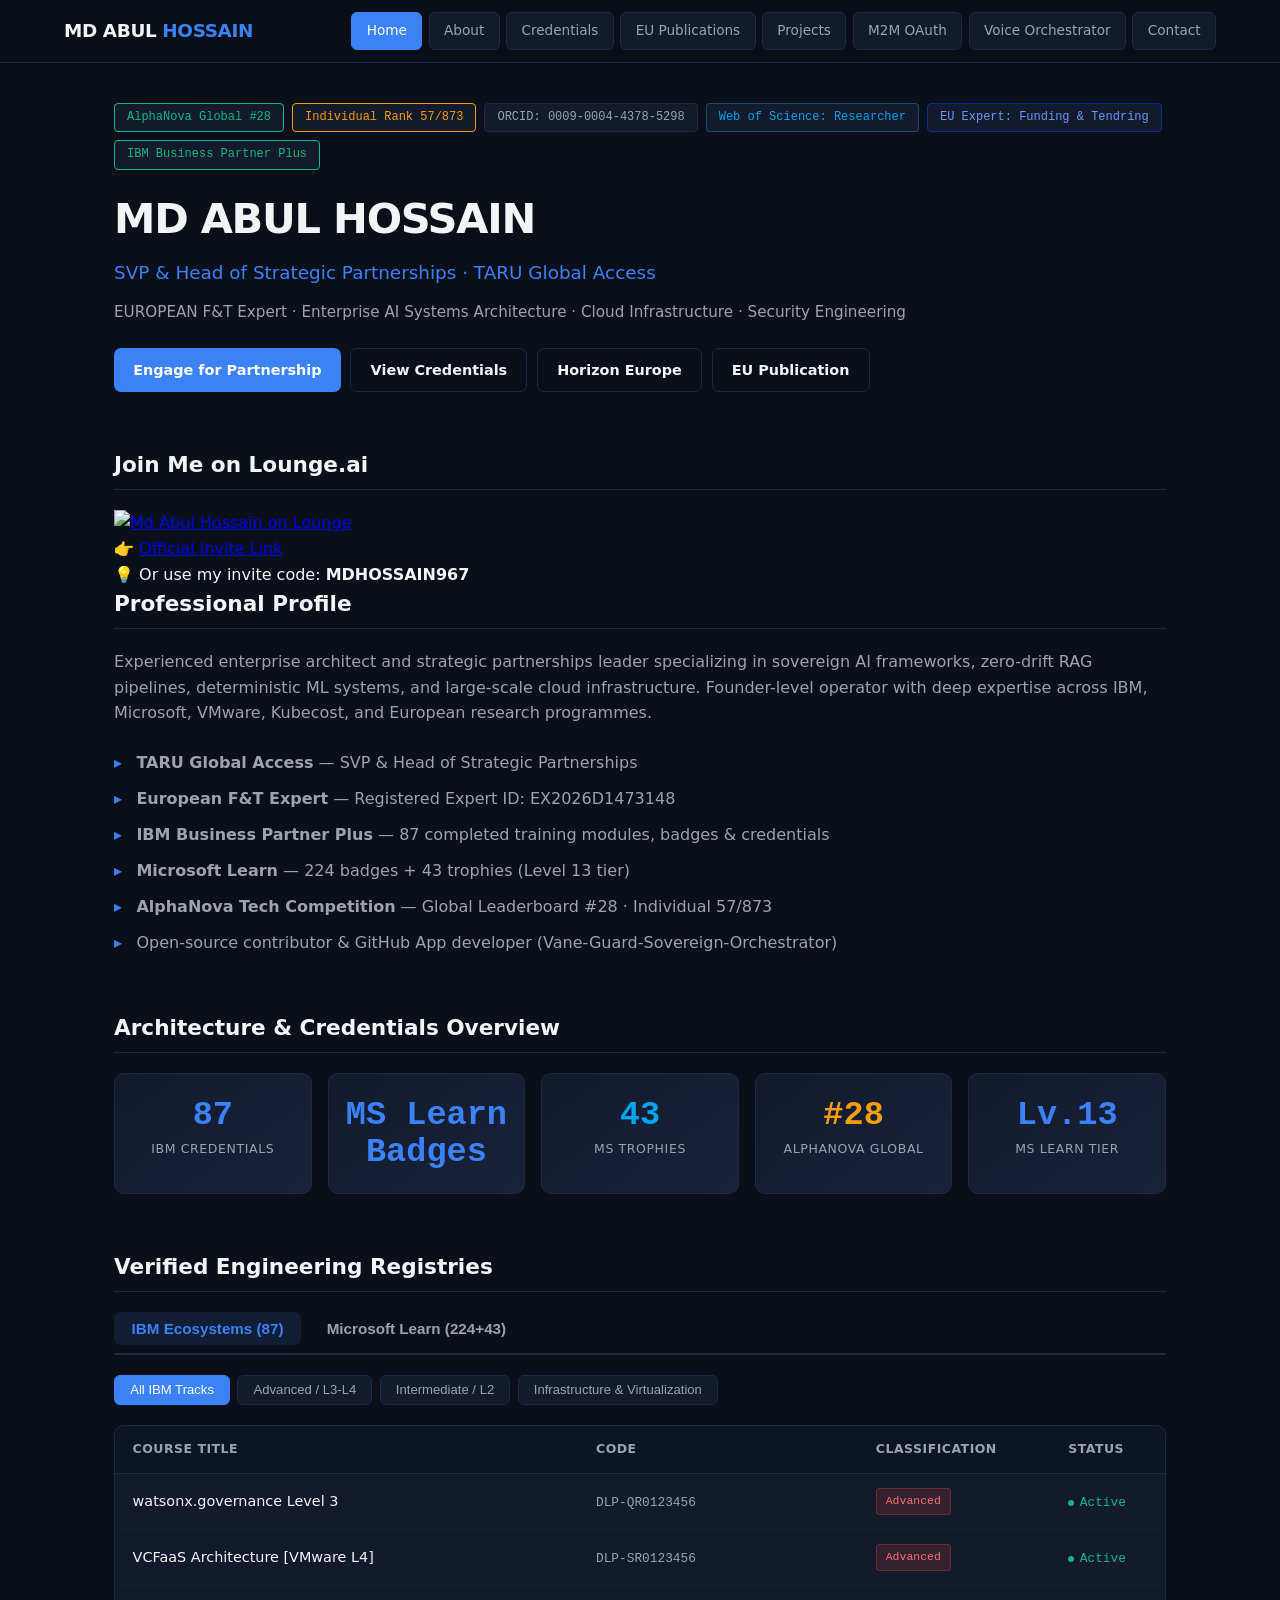
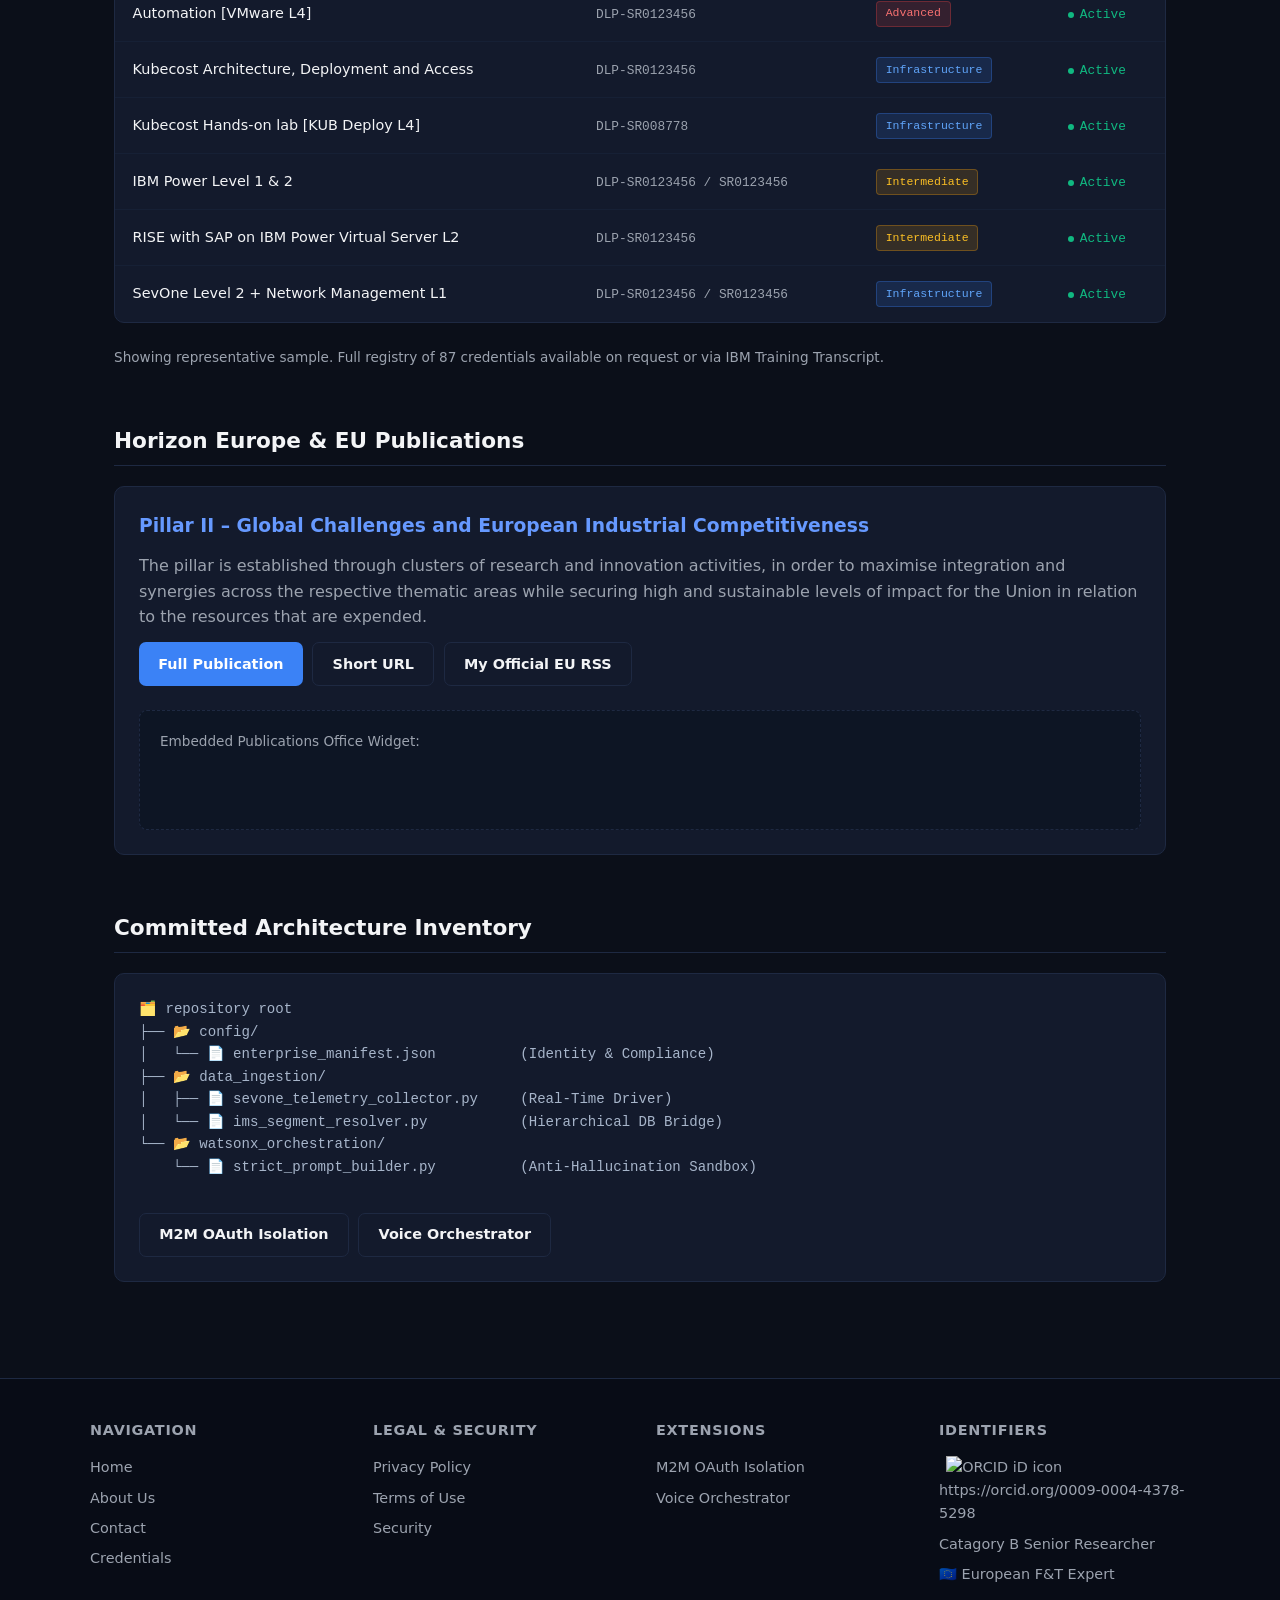
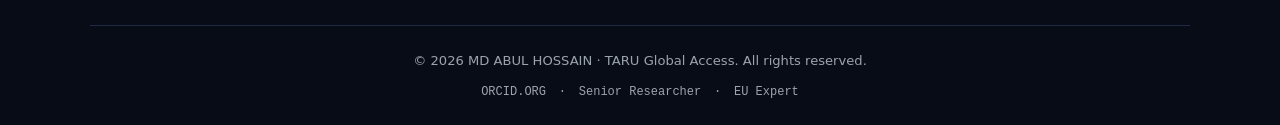
==== commit db3c710f: "Add Lounge.ai promotion section to index.html Added a section to promote Lounge.ai with an invite li" ====
--- a/index.html
+++ b/index.html
@@ -58,6 +58,14 @@
 
     <!-- ABOUT SNAPSHOT -->
     <section>
+      <h2>Join Me on Lounge.ai</h2>
+<a href="https://lounge.ai/@mdhossain">
+  <img src="https://lounge.ai/api/badge/mdhossain" alt="Md Abul Hossain on Lounge" height="28">
+</a>
+<p>
+  👉 <a href="https://lounge.ai/r/@mdhossain">Official Invite Link</a><br>
+  💡 Or use my invite code: <strong>MDHOSSAIN967</strong>
+</p>
       <h2>Professional Profile</h2>
       <p class="text-muted">
         Experienced enterprise architect and strategic partnerships leader specializing in sovereign AI frameworks, 
